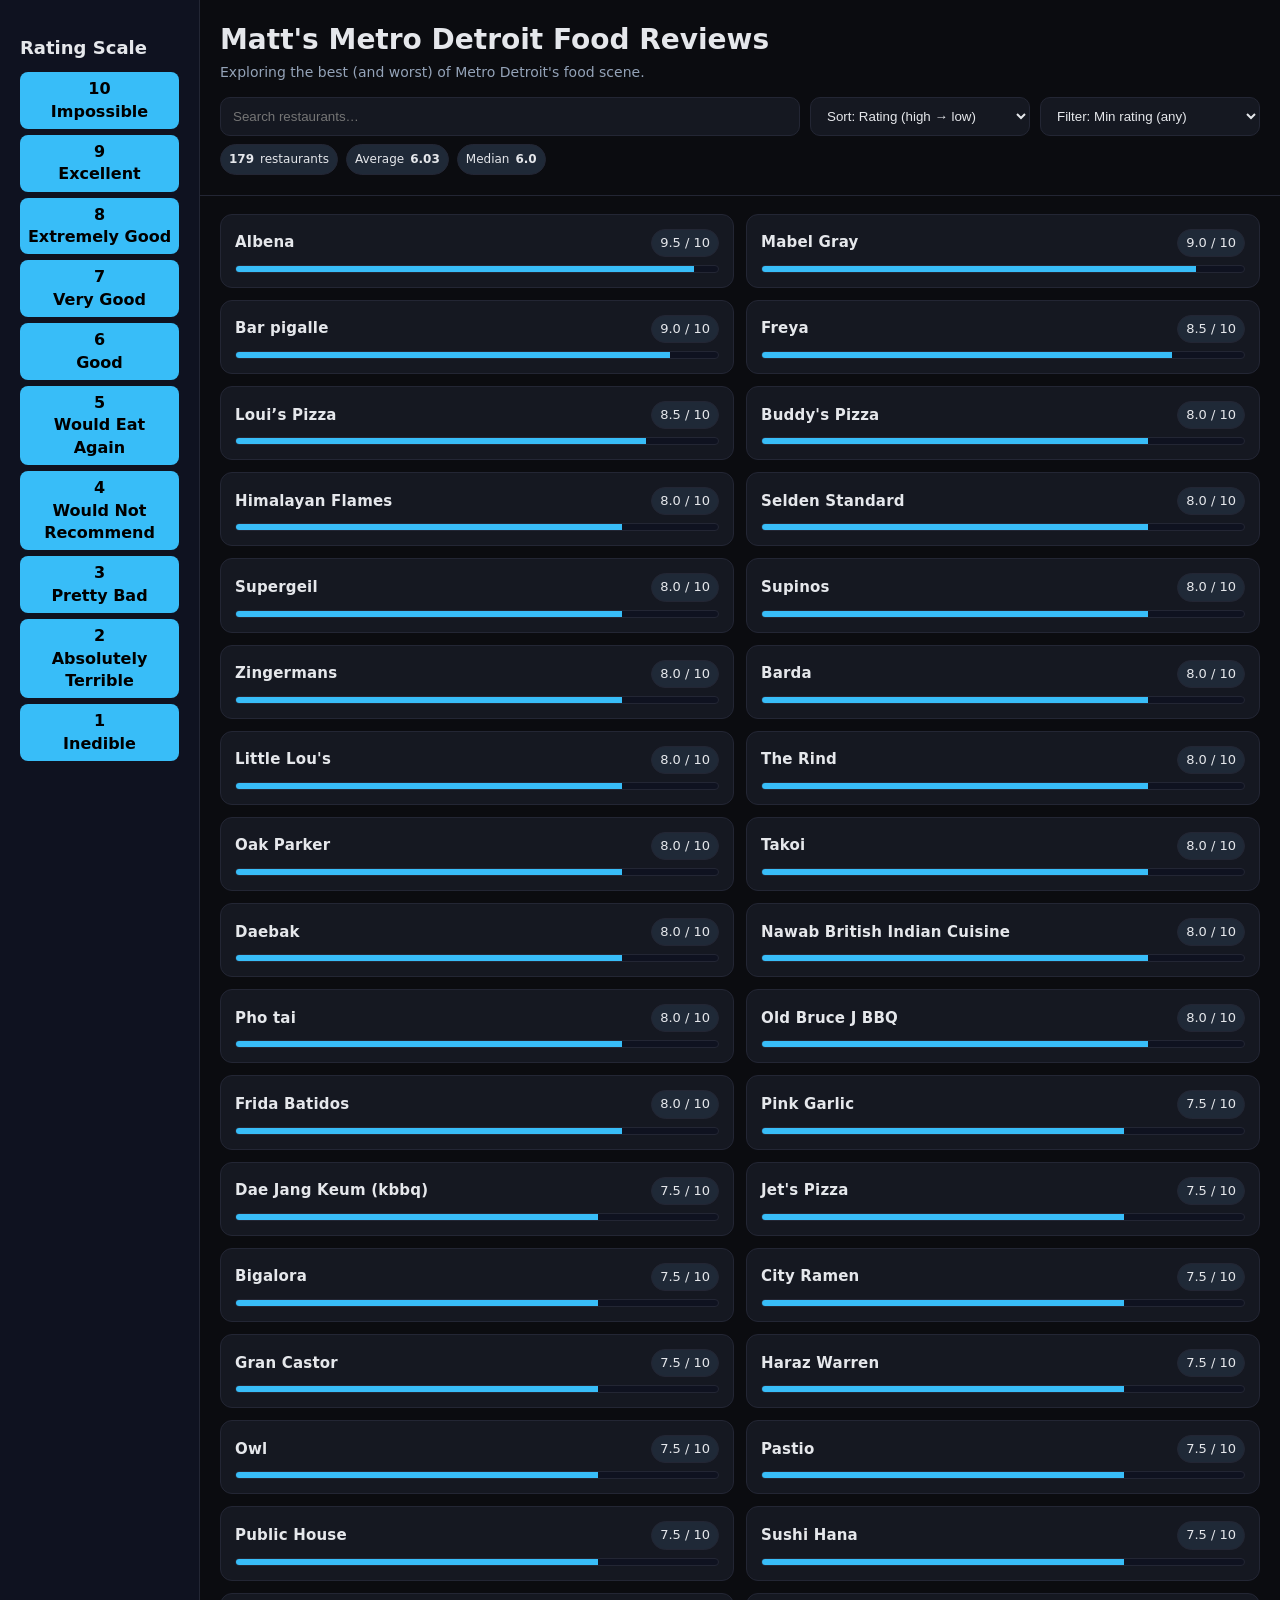
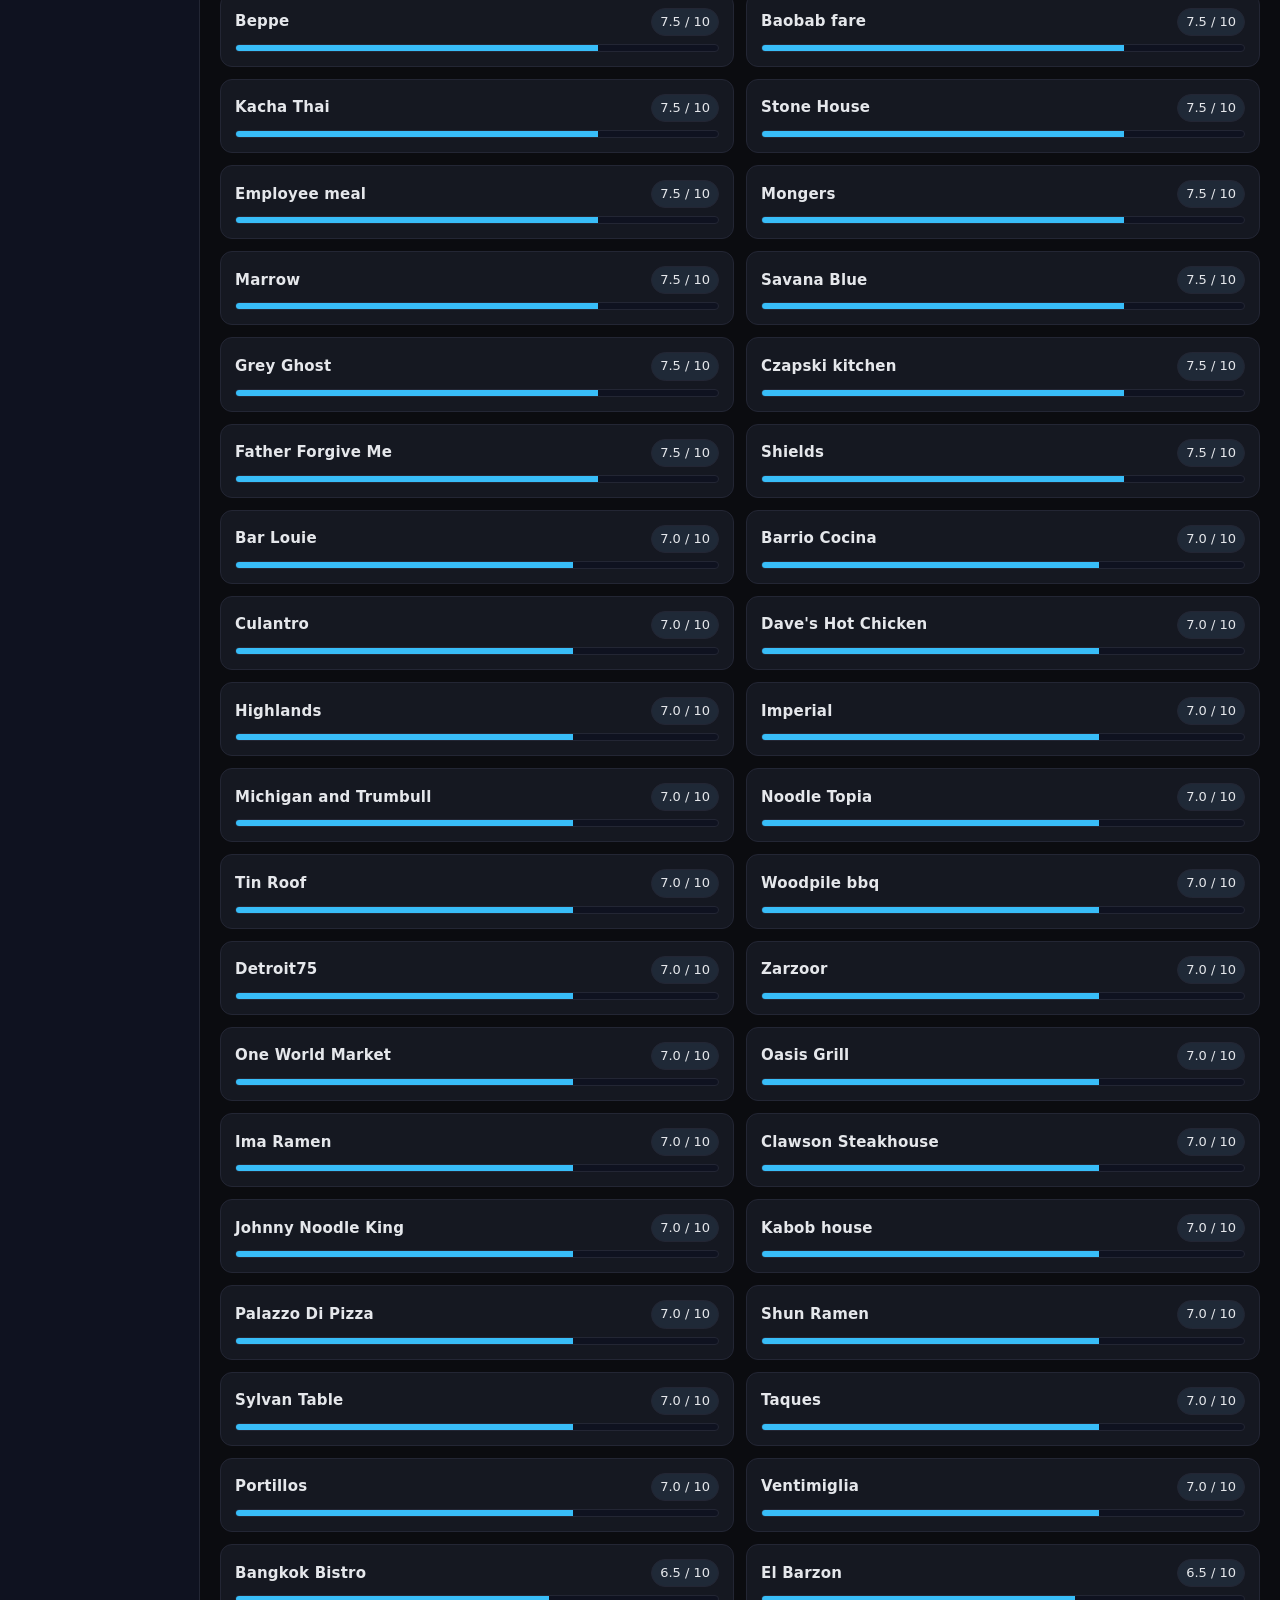
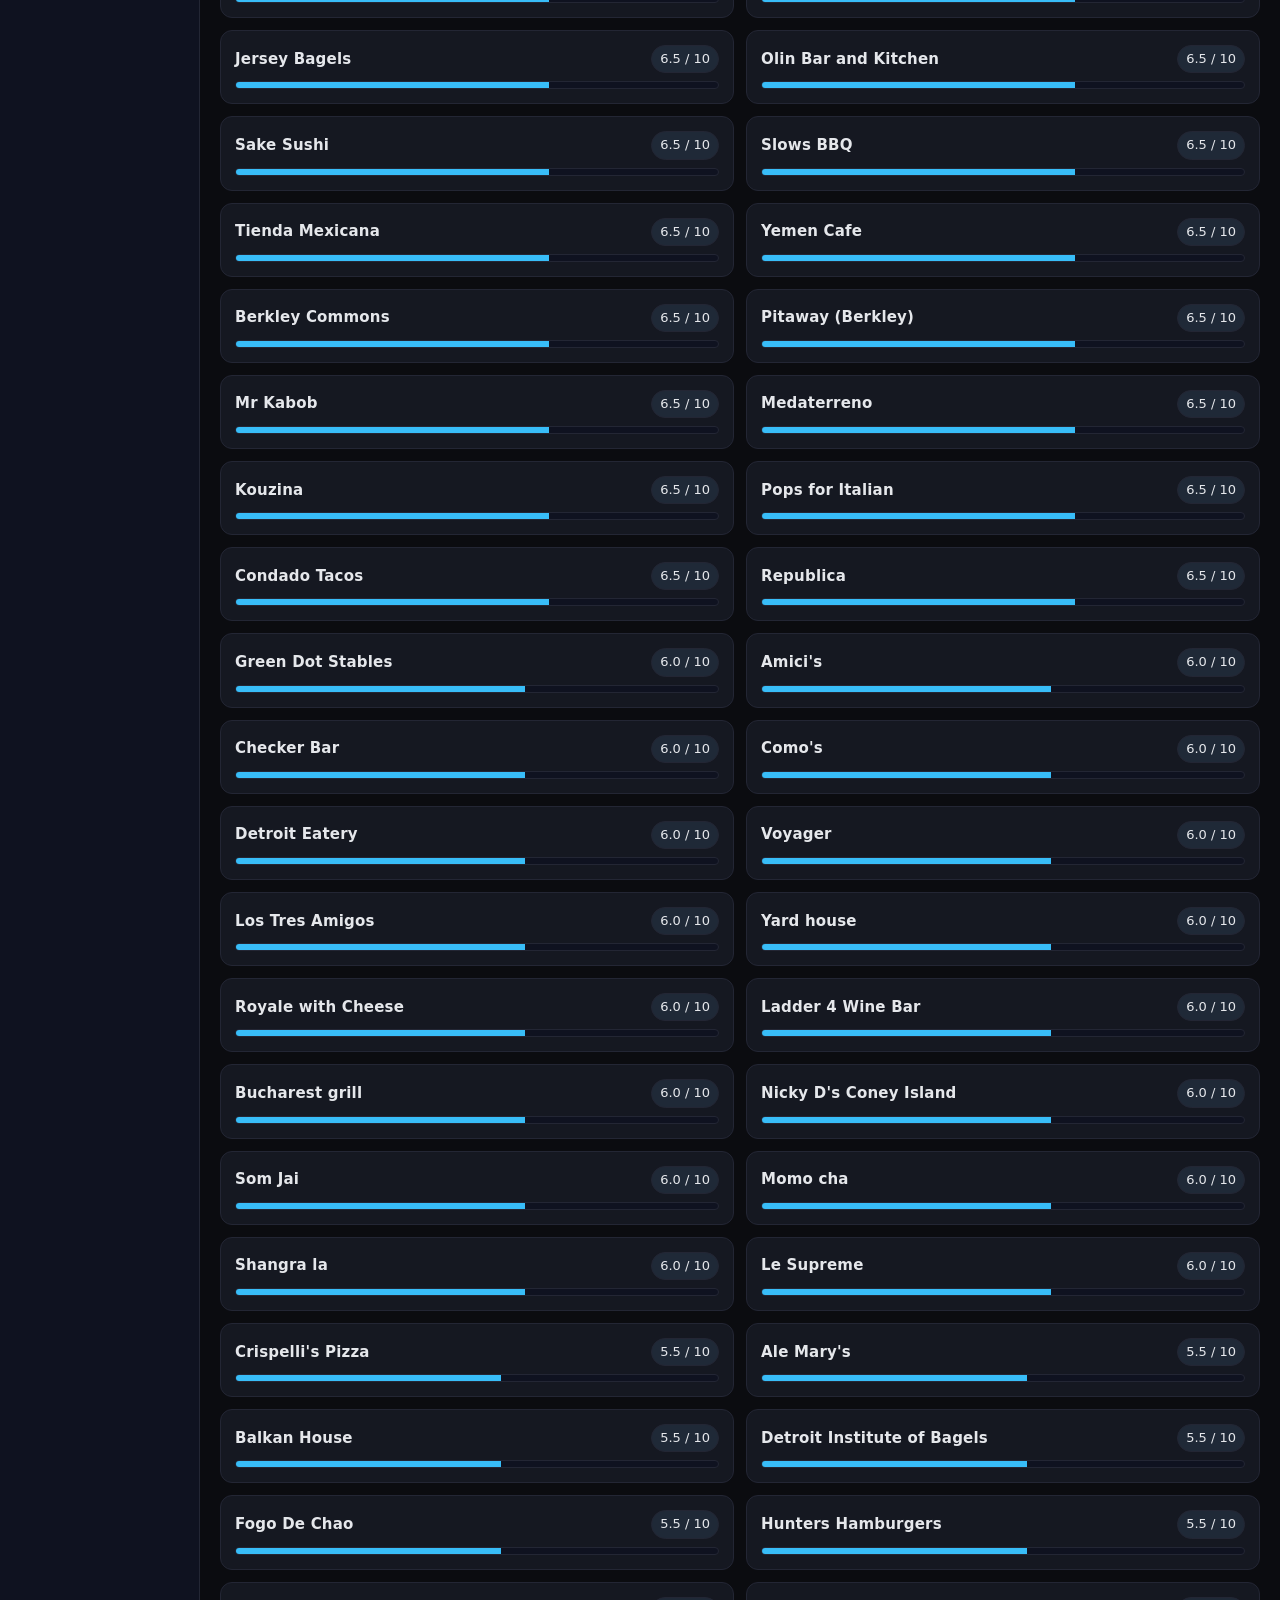
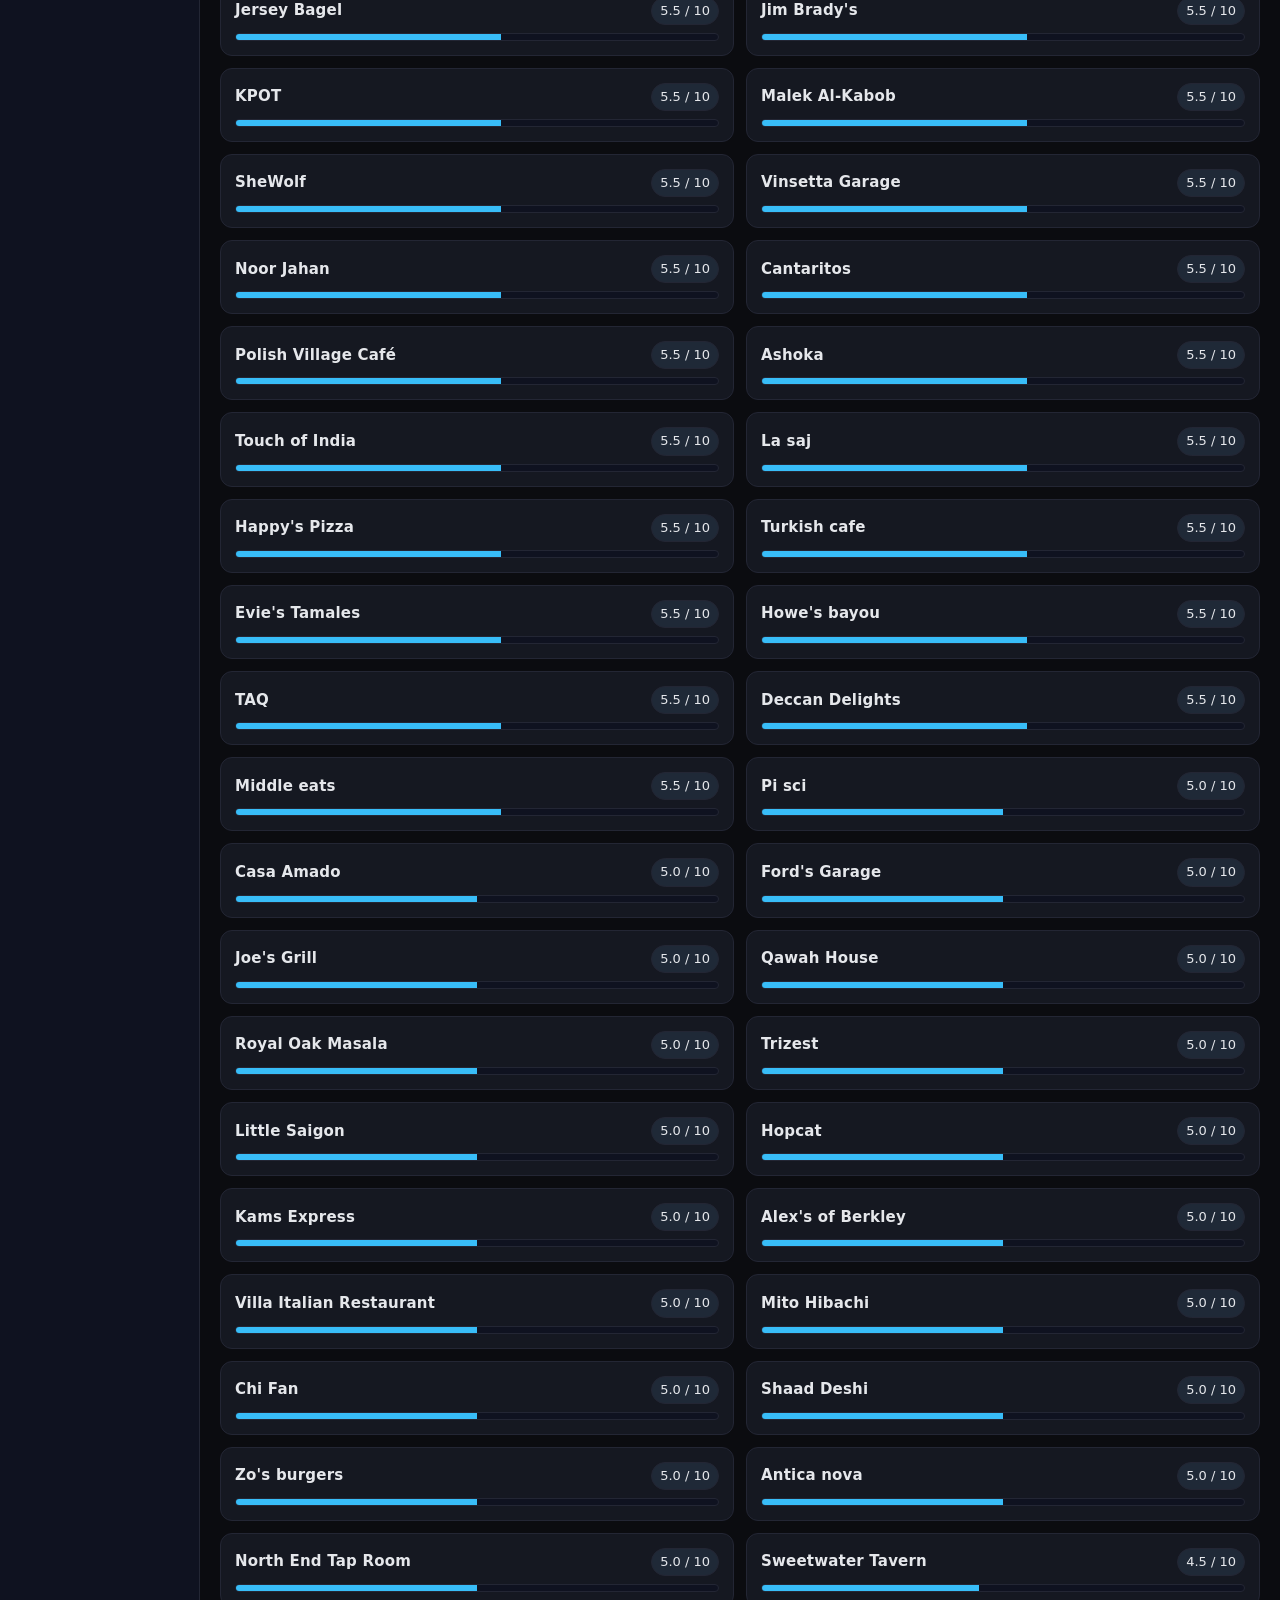
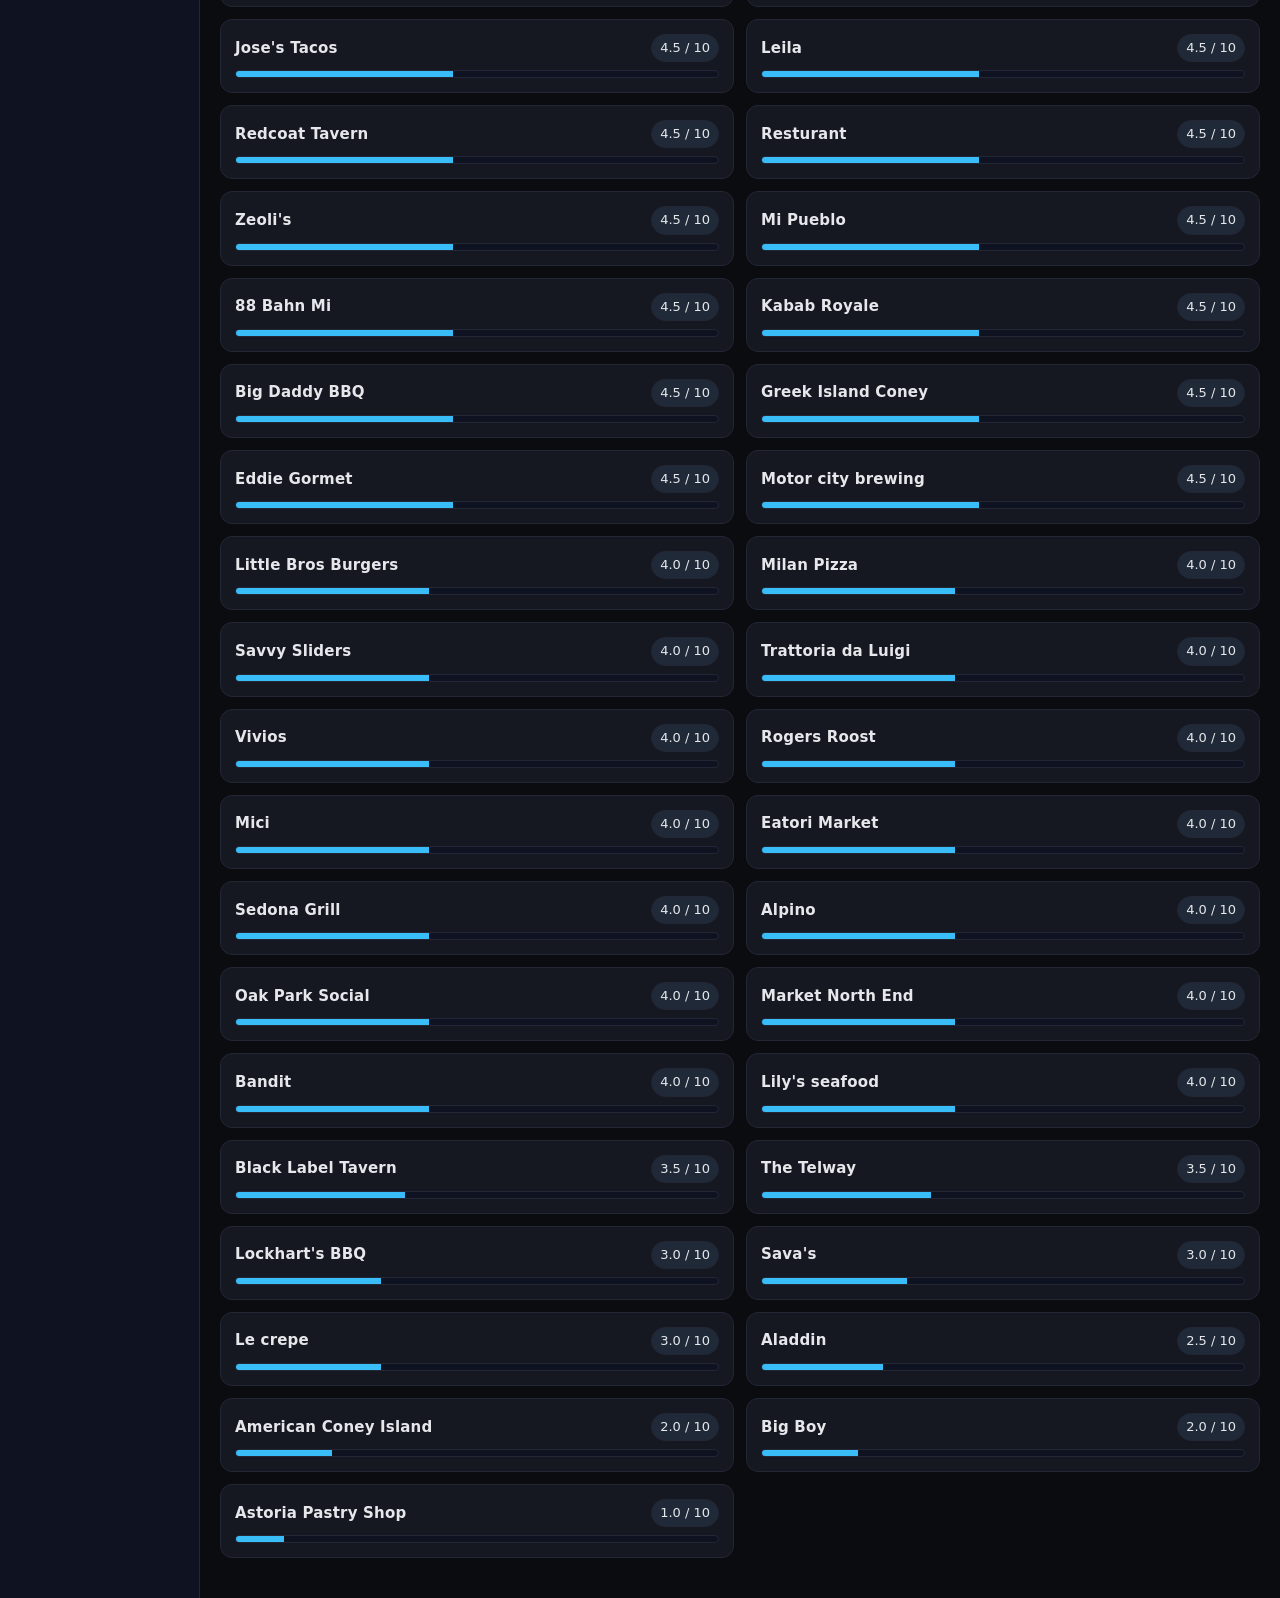
==== metro_detroit_food_reviews.html @ 927633ed "added metro_detroit_food_reviews" ====
<!doctype html>
<html lang="en">
<head>
  <meta charset="utf-8" />
  <meta name="viewport" content="width=device-width, initial-scale=1" />
  <title>Matt's Metro Detroit Food Reviews</title>
  <style>
    :root {
      --bg: #0b0c10;
      --card: #151821;
      --text: #e5e7eb;
      --muted: #94a3b8;
      --accent: #38bdf8;
      --scale-color: #38bdf8;
      --chip: #1f2937;
      --border: #232634;
      --panel: #0f1220;
    }
    * { box-sizing: border-box; }
    body {
      margin: 0; background: var(--bg); color: var(--text);
      font-family: ui-sans-serif, system-ui, -apple-system, Segoe UI, Roboto, Helvetica, Arial;
      line-height: 1.4;
      display: flex;
      flex-direction: row;
      min-height: 100vh;
    }
    aside {
      background: var(--panel);
      border-right: 1px solid var(--border);
      padding: 20px;
      width: 200px;
      flex-shrink: 0;
    }
    aside h2 {
      font-size: 18px;
      margin-bottom: 12px;
    }
    .scale-vertical {
      display: flex;
      flex-direction: column;
      gap: 6px;
    }
    .tile {
      background: var(--scale-color);
      color: black;
      border-radius: 8px;
      padding: 6px;
      text-align: center;
      font-weight: 600;
    }
    .tile .num { display: block; font-size: 16px; }
    main {
      flex: 1;
      display: flex;
      flex-direction: column;
    }
    header {
      padding: 20px; border-bottom: 1px solid var(--border);
    }
    h1 { margin: 0 0 4px; font-size: 28px; }
    .sub { color: var(--muted); font-size: 14px; }
    .controls {
      display: grid; gap: 10px; grid-template-columns: 1fr;
      margin: 14px 0 0;
    }
    @media (min-width: 700px) { .controls { grid-template-columns: 1fr 220px 220px; } }
    .input, .select {
      background: var(--card); color: var(--text); border: 1px solid var(--border);
      padding: 10px 12px; border-radius: 10px; outline: none; width: 100%;
    }
    .stats {
      margin-top: 8px; display: flex; gap: 8px;
    }
    .pill { display:inline-flex; gap:6px; align-items:center; border:1px solid var(--border); background:var(--chip);
      padding:6px 8px; border-radius:999px; font-size: 12px; }
    .grid { display: grid; grid-template-columns: 1fr; gap: 12px; margin: 18px 0 40px; padding: 0 20px; }
    @media (min-width: 700px) { .grid { grid-template-columns: 1fr 1fr; } }
    .card {
      background: var(--card); border: 1px solid var(--border); border-radius: 12px;
      padding: 14px; transition: transform .12s ease, border-color .12s ease;
    }
    .card:hover { transform: translateY(-1px); border-color: #2a2f3f; }
    .row { display: flex; align-items: center; gap: 12px; }
    .name { font-weight: 600; font-size: 15px; letter-spacing: .2px; }
    .score {
      margin-left: auto; background: var(--chip); border: 1px solid var(--border);
      padding: 4px 8px; border-radius: 999px; font-variant-numeric: tabular-nums;
      font-size: 13px;
    }
    .barWrap { margin-top: 8px; height: 8px; background: #0f1220; border: 1px solid var(--border);
      border-radius: 999px; overflow: hidden; }
    .bar { height: 100%; width: 0%; background: var(--scale-color); }
  </style>
</head>
<body>
  <aside>
    <h2>Rating Scale</h2>
    <div class="scale-vertical">
      <div class="tile"><span class="num">10</span>Impossible</div>
      <div class="tile"><span class="num">9</span>Excellent</div>
      <div class="tile"><span class="num">8</span>Extremely Good</div>
      <div class="tile"><span class="num">7</span>Very Good</div>
      <div class="tile"><span class="num">6</span>Good</div>
      <div class="tile"><span class="num">5</span>Would Eat Again</div>
      <div class="tile"><span class="num">4</span>Would Not Recommend</div>
      <div class="tile"><span class="num">3</span>Pretty Bad</div>
      <div class="tile"><span class="num">2</span>Absolutely Terrible</div>
      <div class="tile"><span class="num">1</span>Inedible</div>
    </div>
  </aside>
  <main>
    <header>
      <h1>Matt's Metro Detroit Food Reviews</h1>
      <div class="sub">Exploring the best (and worst) of Metro Detroit's food scene.</div>
      <div class="controls">
        <input id="search" class="input" placeholder="Search restaurants…" spellcheck="false" />
        <select id="sort" class="select">
          <option value="score_desc">Sort: Rating (high → low)</option>
          <option value="score_asc">Sort: Rating (low → high)</option>
          <option value="name_asc">Sort: Name (A → Z)</option>
          <option value="name_desc">Sort: Name (Z → A)</option>
        </select>
        <select id="min" class="select">
          <option value="0">Filter: Min rating (any)</option>
          <option value="6">Min 6.0</option>
          <option value="7">Min 7.0</option>
          <option value="8">Min 8.0</option>
          <option value="9">Min 9.0</option>
        </select>
      </div>
      <div class="stats">
        <span class="pill"><b id="count">0</b> restaurants</span>
        <span class="pill"><span>Average</span> <b id="avg">–</b></span>
        <span class="pill"><span>Median</span> <b id="med">–</b></span>
      </div>
    </header>
    <div id="grid" class="grid"></div>
  </main>
  <script>
    const DATA = [{"name": "Albena", "score": 9.5}, {"name": "Mabel Gray", "score": 9.0}, {"name": "Bar pigalle", "score": 9.0}, {"name": "Freya", "score": 8.5}, {"name": "Loui\u2019s Pizza", "score": 8.5}, {"name": "Buddy's Pizza", "score": 8.0}, {"name": "Himalayan Flames", "score": 8.0}, {"name": "Selden Standard", "score": 8.0}, {"name": "Supergeil", "score": 8.0}, {"name": "Supinos", "score": 8.0}, {"name": "Zingermans", "score": 8.0}, {"name": "Barda", "score": 8.0}, {"name": "Little Lou's", "score": 8.0}, {"name": "The Rind", "score": 8.0}, {"name": "Oak Parker", "score": 8.0}, {"name": "Takoi", "score": 8.0}, {"name": "Daebak", "score": 8.0}, {"name": "Nawab British Indian Cuisine", "score": 8.0}, {"name": "Pho tai", "score": 8.0}, {"name": "Old Bruce J BBQ", "score": 8.0}, {"name": "Frida Batidos", "score": 8.0}, {"name": "Pink Garlic", "score": 7.5}, {"name": "Dae Jang Keum (kbbq)", "score": 7.5}, {"name": "Jet's Pizza", "score": 7.5}, {"name": "Bigalora", "score": 7.5}, {"name": "City Ramen", "score": 7.5}, {"name": "Gran Castor", "score": 7.5}, {"name": "Haraz Warren", "score": 7.5}, {"name": "Owl", "score": 7.5}, {"name": "Pastio", "score": 7.5}, {"name": "Public House", "score": 7.5}, {"name": "Sushi Hana", "score": 7.5}, {"name": "Beppe", "score": 7.5}, {"name": "Baobab fare", "score": 7.5}, {"name": "Kacha Thai", "score": 7.5}, {"name": "Stone House", "score": 7.5}, {"name": "Employee meal", "score": 7.5}, {"name": "Mongers", "score": 7.5}, {"name": "Marrow", "score": 7.5}, {"name": "Savana Blue", "score": 7.5}, {"name": "Grey Ghost", "score": 7.5}, {"name": "Czapski kitchen", "score": 7.5}, {"name": "Father Forgive Me", "score": 7.5}, {"name": "Shields", "score": 7.5}, {"name": "Bar Louie", "score": 7.0}, {"name": "Barrio Cocina", "score": 7.0}, {"name": "Culantro", "score": 7.0}, {"name": "Dave's Hot Chicken", "score": 7.0}, {"name": "Highlands", "score": 7.0}, {"name": "Imperial", "score": 7.0}, {"name": "Michigan and Trumbull", "score": 7.0}, {"name": "Noodle Topia", "score": 7.0}, {"name": "Tin Roof", "score": 7.0}, {"name": "Woodpile bbq", "score": 7.0}, {"name": "Detroit75", "score": 7.0}, {"name": "Zarzoor", "score": 7.0}, {"name": "One World Market", "score": 7.0}, {"name": "Oasis Grill", "score": 7.0}, {"name": "Ima Ramen", "score": 7.0}, {"name": "Clawson Steakhouse", "score": 7.0}, {"name": "Johnny Noodle King", "score": 7.0}, {"name": "Kabob house", "score": 7.0}, {"name": "Palazzo Di Pizza", "score": 7.0}, {"name": "Shun Ramen", "score": 7.0}, {"name": "Sylvan Table", "score": 7.0}, {"name": "Taques", "score": 7.0}, {"name": "Portillos", "score": 7.0}, {"name": "Ventimiglia", "score": 7.0}, {"name": "Bangkok Bistro", "score": 6.5}, {"name": "El Barzon", "score": 6.5}, {"name": "Jersey Bagels", "score": 6.5}, {"name": "Olin Bar and Kitchen", "score": 6.5}, {"name": "Sake Sushi", "score": 6.5}, {"name": "Slows BBQ", "score": 6.5}, {"name": "Tienda Mexicana", "score": 6.5}, {"name": "Yemen Cafe", "score": 6.5}, {"name": "Berkley Commons", "score": 6.5}, {"name": "Pitaway (Berkley)", "score": 6.5}, {"name": "Mr Kabob", "score": 6.5}, {"name": "Medaterreno", "score": 6.5}, {"name": "Kouzina", "score": 6.5}, {"name": "Pops for Italian", "score": 6.5}, {"name": "Condado Tacos", "score": 6.5}, {"name": "Republica", "score": 6.5}, {"name": "Green Dot Stables", "score": 6.0}, {"name": "Amici's", "score": 6.0}, {"name": "Checker Bar", "score": 6.0}, {"name": "Como's", "score": 6.0}, {"name": "Detroit Eatery", "score": 6.0}, {"name": "Voyager", "score": 6.0}, {"name": "Los Tres Amigos", "score": 6.0}, {"name": "Yard house", "score": 6.0}, {"name": "Royale with Cheese", "score": 6.0}, {"name": "Ladder 4 Wine Bar", "score": 6.0}, {"name": "Bucharest grill", "score": 6.0}, {"name": "Nicky D's Coney Island", "score": 6.0}, {"name": "Som Jai", "score": 6.0}, {"name": "Momo cha", "score": 6.0}, {"name": "Shangra la", "score": 6.0}, {"name": "Le Supreme", "score": 6.0}, {"name": "Crispelli's Pizza", "score": 5.5}, {"name": "Ale Mary's", "score": 5.5}, {"name": "Balkan House", "score": 5.5}, {"name": "Detroit Institute of Bagels", "score": 5.5}, {"name": "Fogo De Chao", "score": 5.5}, {"name": "Hunters Hamburgers", "score": 5.5}, {"name": "Jersey Bagel", "score": 5.5}, {"name": "Jim Brady's", "score": 5.5}, {"name": "KPOT", "score": 5.5}, {"name": "Malek Al-Kabob", "score": 5.5}, {"name": "SheWolf", "score": 5.5}, {"name": "Vinsetta Garage", "score": 5.5}, {"name": "Noor Jahan", "score": 5.5}, {"name": "Cantaritos", "score": 5.5}, {"name": "Polish Village Caf\u00e9", "score": 5.5}, {"name": "Ashoka", "score": 5.5}, {"name": "Touch of India", "score": 5.5}, {"name": "La saj", "score": 5.5}, {"name": "Happy's Pizza", "score": 5.5}, {"name": "Turkish cafe", "score": 5.5}, {"name": "Evie's Tamales", "score": 5.5}, {"name": "Howe's bayou", "score": 5.5}, {"name": "TAQ", "score": 5.5}, {"name": "Deccan Delights", "score": 5.5}, {"name": "Middle eats", "score": 5.5}, {"name": "Pi sci", "score": 5.0}, {"name": "Casa Amado", "score": 5.0}, {"name": "Ford's Garage", "score": 5.0}, {"name": "Joe's Grill", "score": 5.0}, {"name": "Qawah House", "score": 5.0}, {"name": "Royal Oak Masala", "score": 5.0}, {"name": "Trizest", "score": 5.0}, {"name": "Little Saigon", "score": 5.0}, {"name": "Hopcat", "score": 5.0}, {"name": "Kams Express", "score": 5.0}, {"name": "Alex's of Berkley", "score": 5.0}, {"name": "Villa Italian Restaurant", "score": 5.0}, {"name": "Mito Hibachi", "score": 5.0}, {"name": "Chi Fan", "score": 5.0}, {"name": "Shaad Deshi", "score": 5.0}, {"name": "Zo's burgers", "score": 5.0}, {"name": "Antica nova", "score": 5.0}, {"name": "North End Tap Room", "score": 5.0}, {"name": "Sweetwater Tavern", "score": 4.5}, {"name": "Jose's Tacos", "score": 4.5}, {"name": "Leila", "score": 4.5}, {"name": "Redcoat Tavern", "score": 4.5}, {"name": "Resturant", "score": 4.5}, {"name": "Zeoli's", "score": 4.5}, {"name": "Mi Pueblo", "score": 4.5}, {"name": "88 Bahn Mi", "score": 4.5}, {"name": "Kabab Royale", "score": 4.5}, {"name": "Big Daddy BBQ", "score": 4.5}, {"name": "Greek Island Coney", "score": 4.5}, {"name": "Eddie Gormet", "score": 4.5}, {"name": "Motor city brewing", "score": 4.5}, {"name": "Little Bros Burgers", "score": 4.0}, {"name": "Milan Pizza", "score": 4.0}, {"name": "Savvy Sliders", "score": 4.0}, {"name": "Trattoria da Luigi", "score": 4.0}, {"name": "Vivios", "score": 4.0}, {"name": "Rogers Roost", "score": 4.0}, {"name": "Mici", "score": 4.0}, {"name": "Eatori Market", "score": 4.0}, {"name": "Sedona Grill", "score": 4.0}, {"name": "Alpino", "score": 4.0}, {"name": "Oak Park Social", "score": 4.0}, {"name": "Market North End", "score": 4.0}, {"name": "Bandit", "score": 4.0}, {"name": "Lily's seafood", "score": 4.0}, {"name": "Black Label Tavern", "score": 3.5}, {"name": "The Telway", "score": 3.5}, {"name": "Lockhart's BBQ", "score": 3.0}, {"name": "Sava's", "score": 3.0}, {"name": "Le crepe", "score": 3.0}, {"name": "Aladdin", "score": 2.5}, {"name": "American Coney Island", "score": 2.0}, {"name": "Big Boy", "score": 2.0}, {"name": "Astoria Pastry Shop", "score": 1.0}];
    let items = [...DATA];
    const $grid = document.getElementById('grid');
    const $search = document.getElementById('search');
    const $sort = document.getElementById('sort');
    const $min = document.getElementById('min');
    const $count = document.getElementById('count');
    const $avg = document.getElementById('avg');
    const $med = document.getElementById('med');
    function render(list) {
      $grid.innerHTML = '';
      for (const r of list) {
        const pct = Math.max(0, Math.min(100, (r.score/10)*100));
        const card = document.createElement('div');
        card.className = 'card';
        card.innerHTML = `
          <div class="row">
            <div class="name">${escapeHTML(r.name)}</div>
            <div class="score">${r.score.toFixed(1)} / 10</div>
          </div>
          <div class="barWrap"><div class="bar" style="width:${pct}%"></div></div>
        `;
        $grid.appendChild(card);
      }
      $count.textContent = list.length.toString();
      if (list.length) {
        const scores = list.map(x => x.score).sort((a,b)=>a-b);
        const avg = scores.reduce((s,v)=>s+v,0)/scores.length;
        const med = scores[Math.floor(scores.length/2)];
        $avg.textContent = avg.toFixed(2);
        $med.textContent = med.toFixed(1);
      } else {
        $avg.textContent = '–';
        $med.textContent = '–';
      }
    }
    function escapeHTML(str) {
      return str.replace(/[&<>'"]/g, c => ({'&':'&amp;','<':'&lt;','>':'&gt;',"'":'&#39;','"':'&quot;'})[c]);
    }
    function applyFilters() {
      const q = $search.value.trim().toLowerCase();
      const min = parseFloat($min.value || '0');
      let list = items.filter(r => r.score >= min && (!q || r.name.toLowerCase().includes(q)));
      const sort = $sort.value;
      if (sort === 'score_desc') list.sort((a,b)=>b.score-a.score);
      if (sort === 'score_asc') list.sort((a,b)=>a.score-b.score);
      if (sort === 'name_asc') list.sort((a,b)=>a.name.localeCompare(b.name));
      if (sort === 'name_desc') list.sort((a,b)=>b.name.localeCompare(a.name));
      render(list);
    }
    applyFilters();
    for (const el of [$search, $sort, $min]) el.addEventListener('input', applyFilters);
  </script>
</body>
</html>
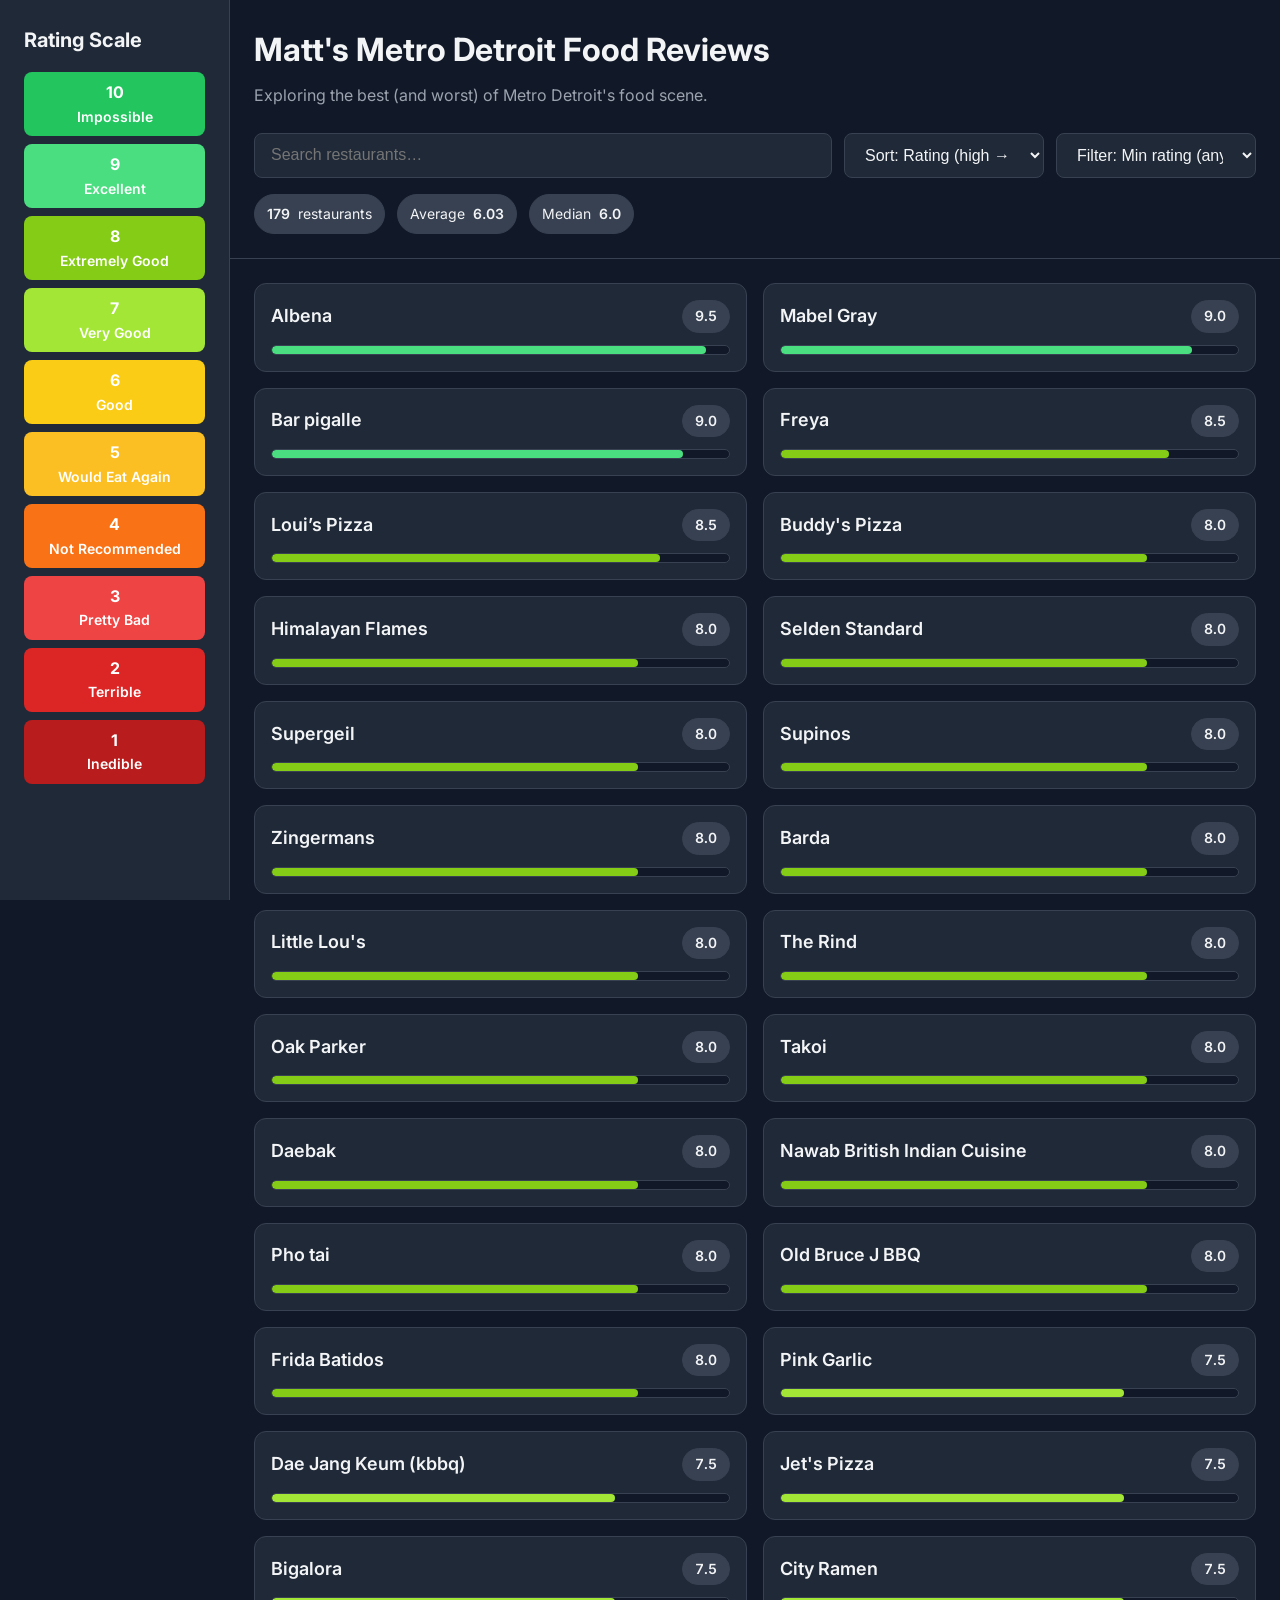
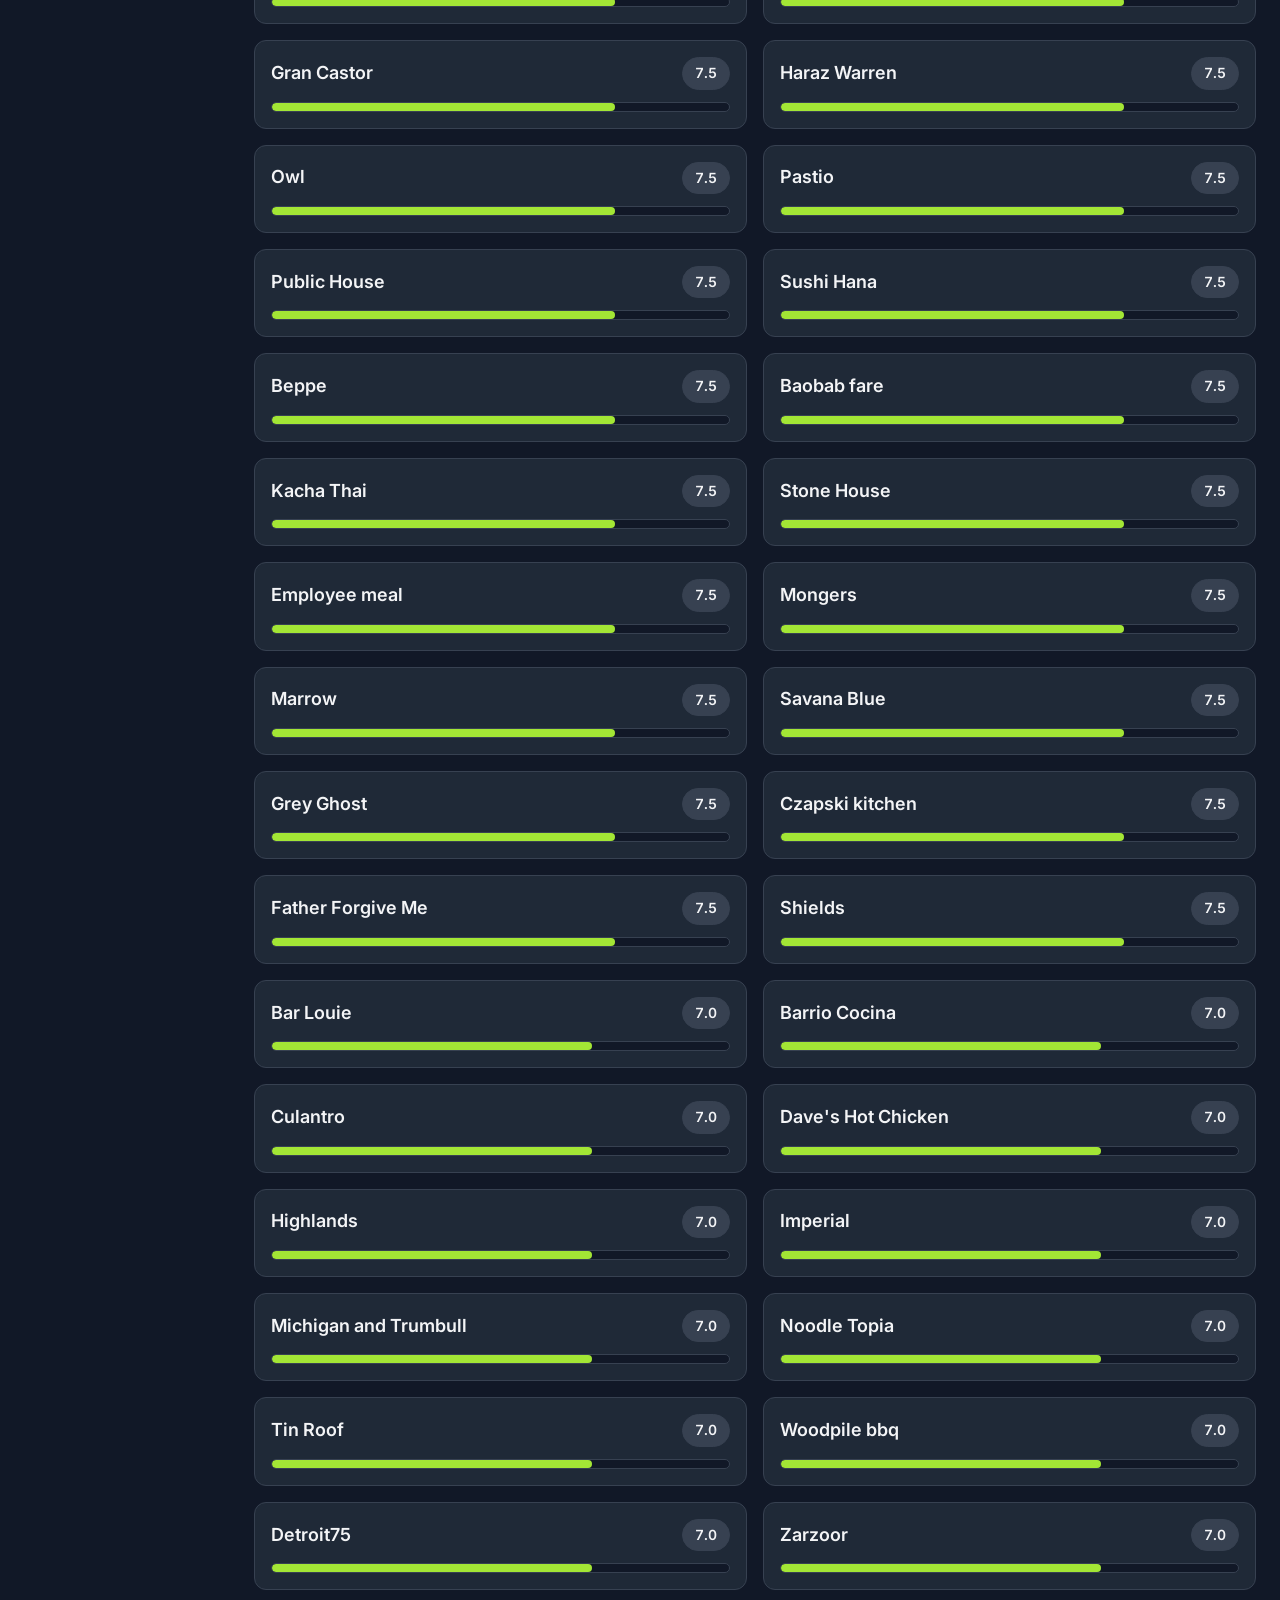
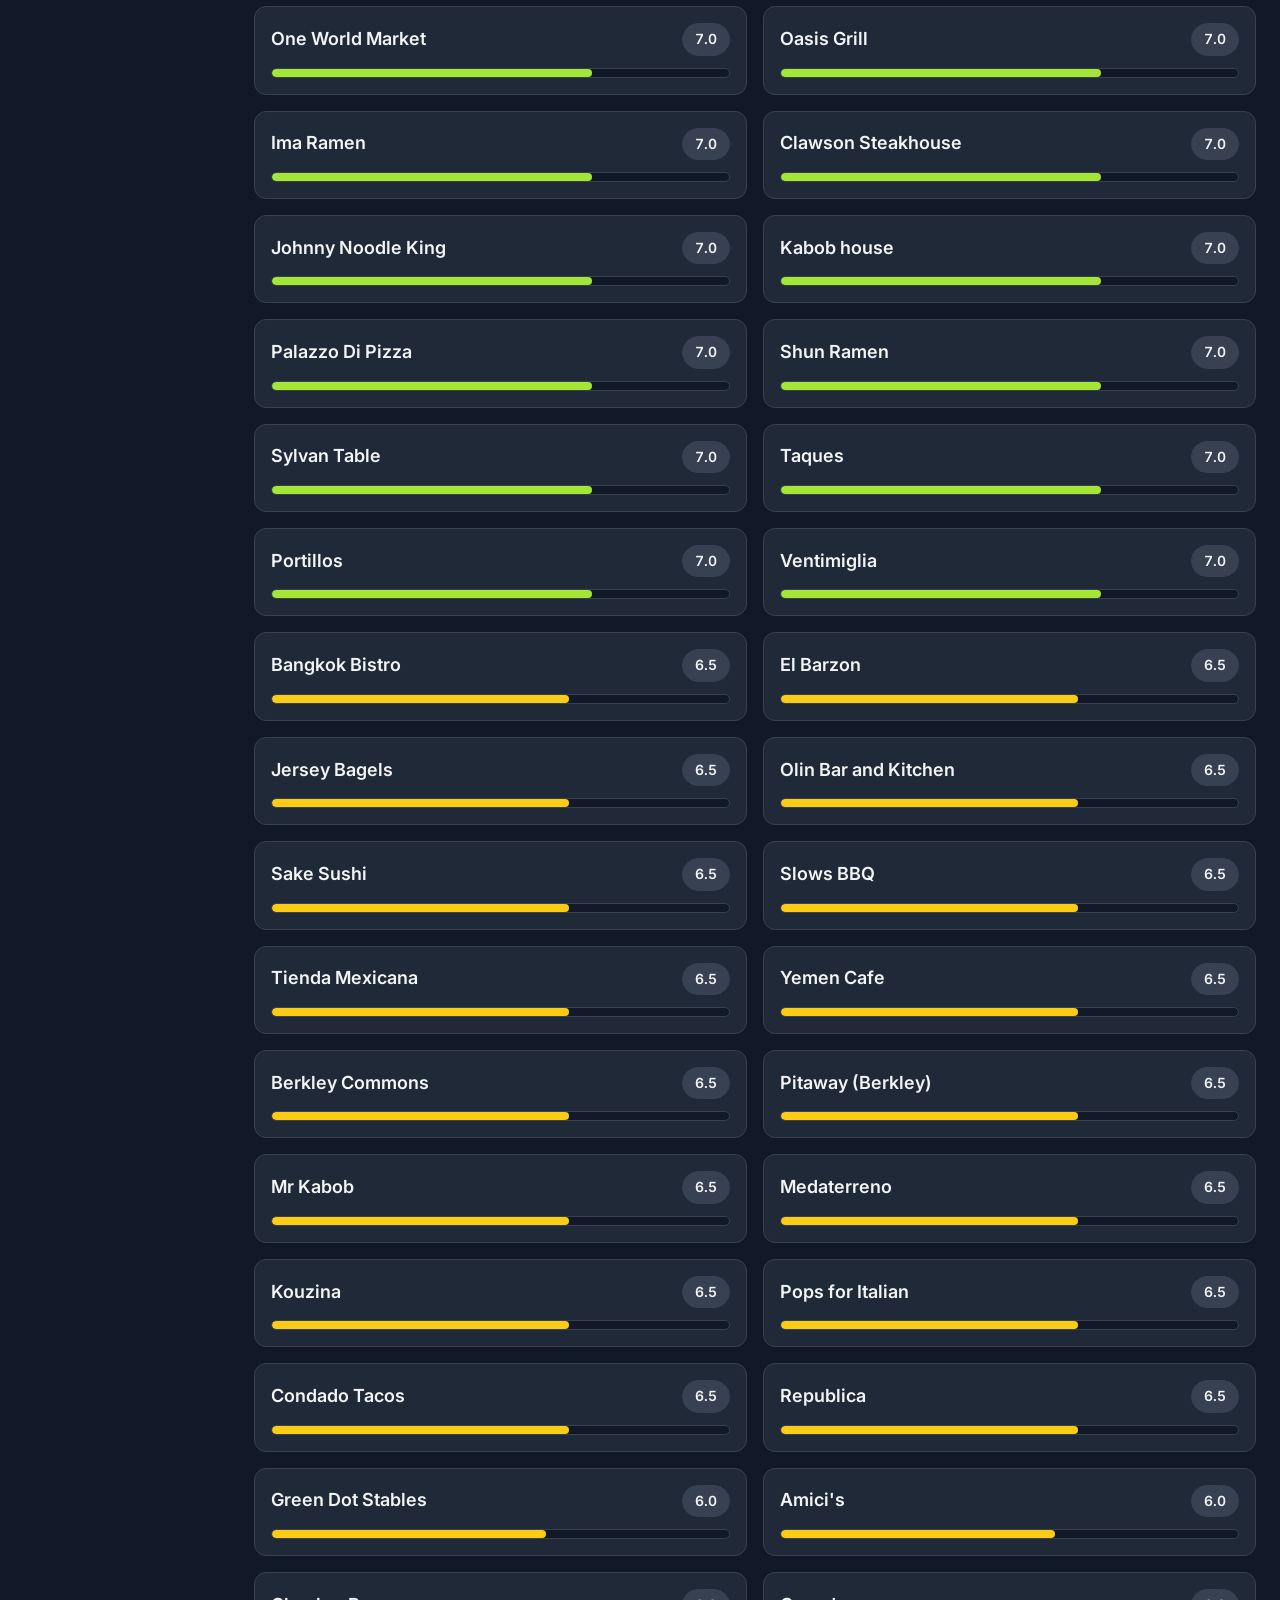
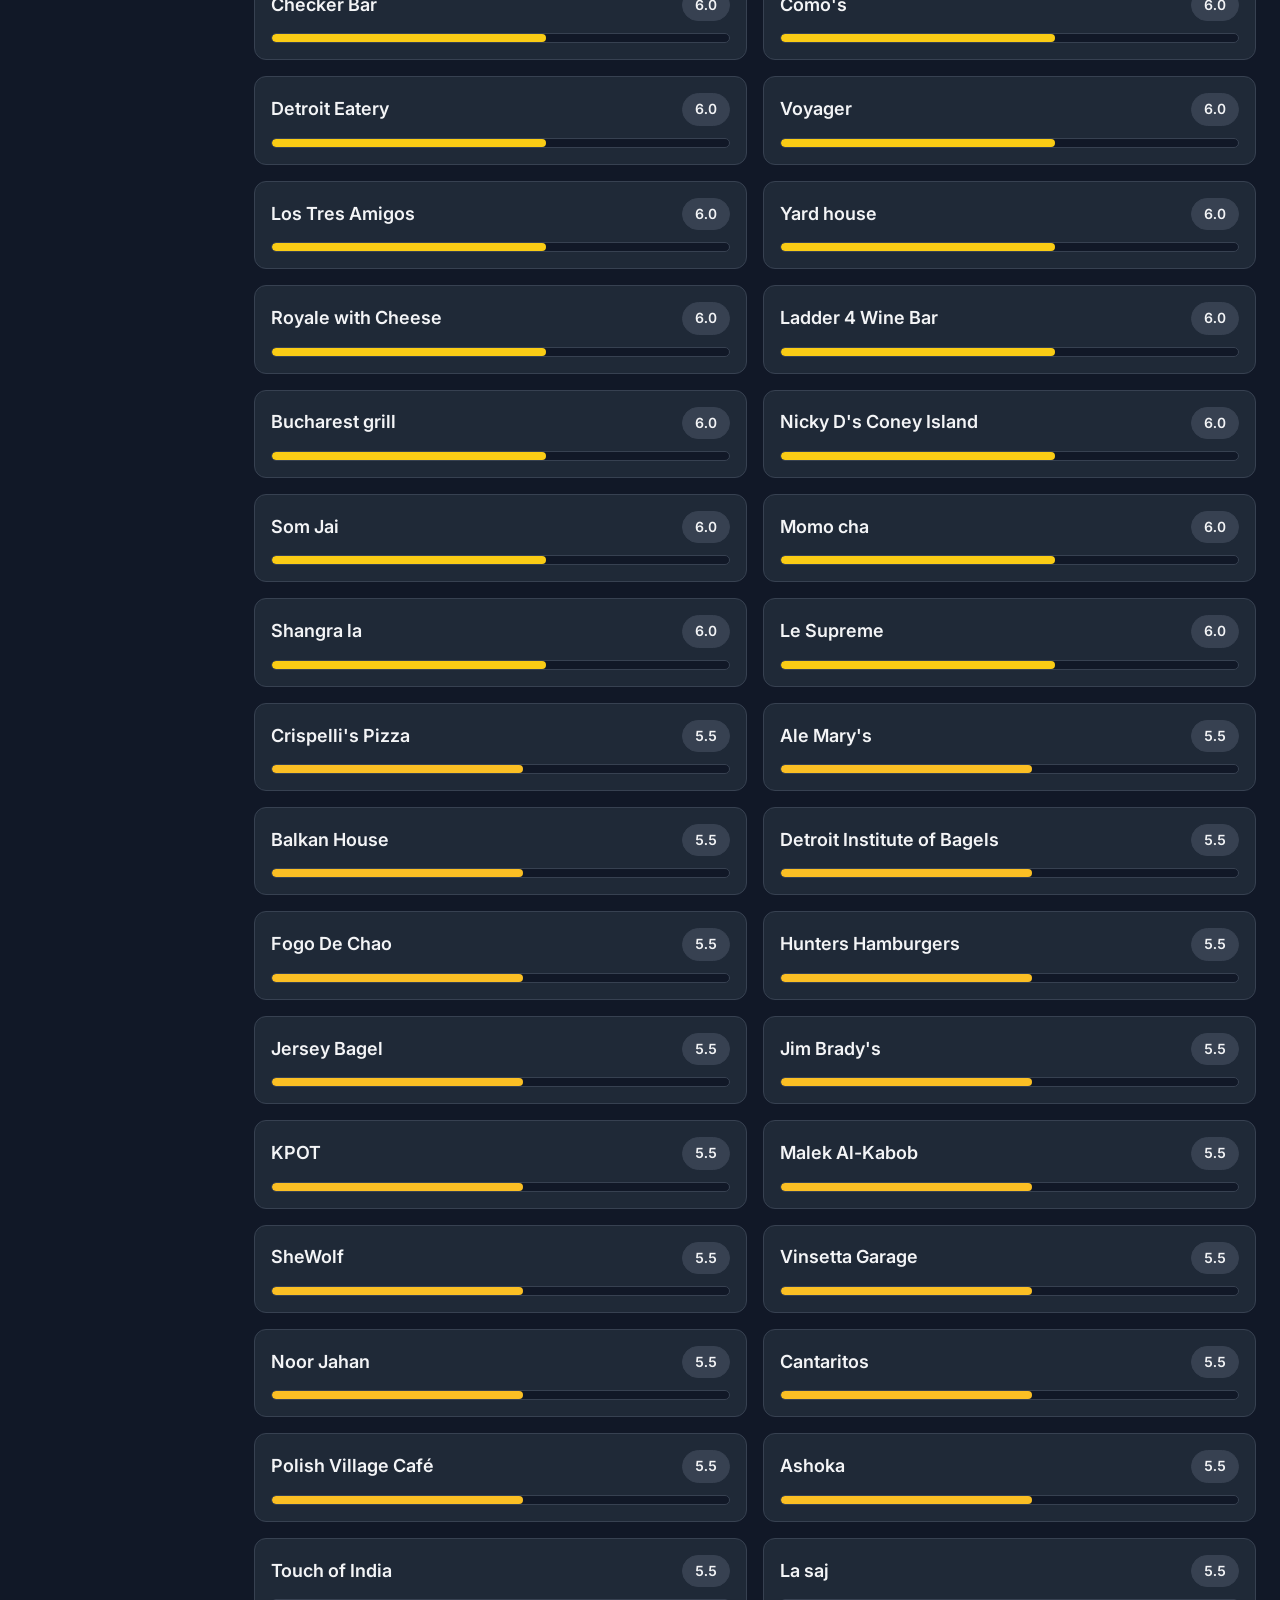
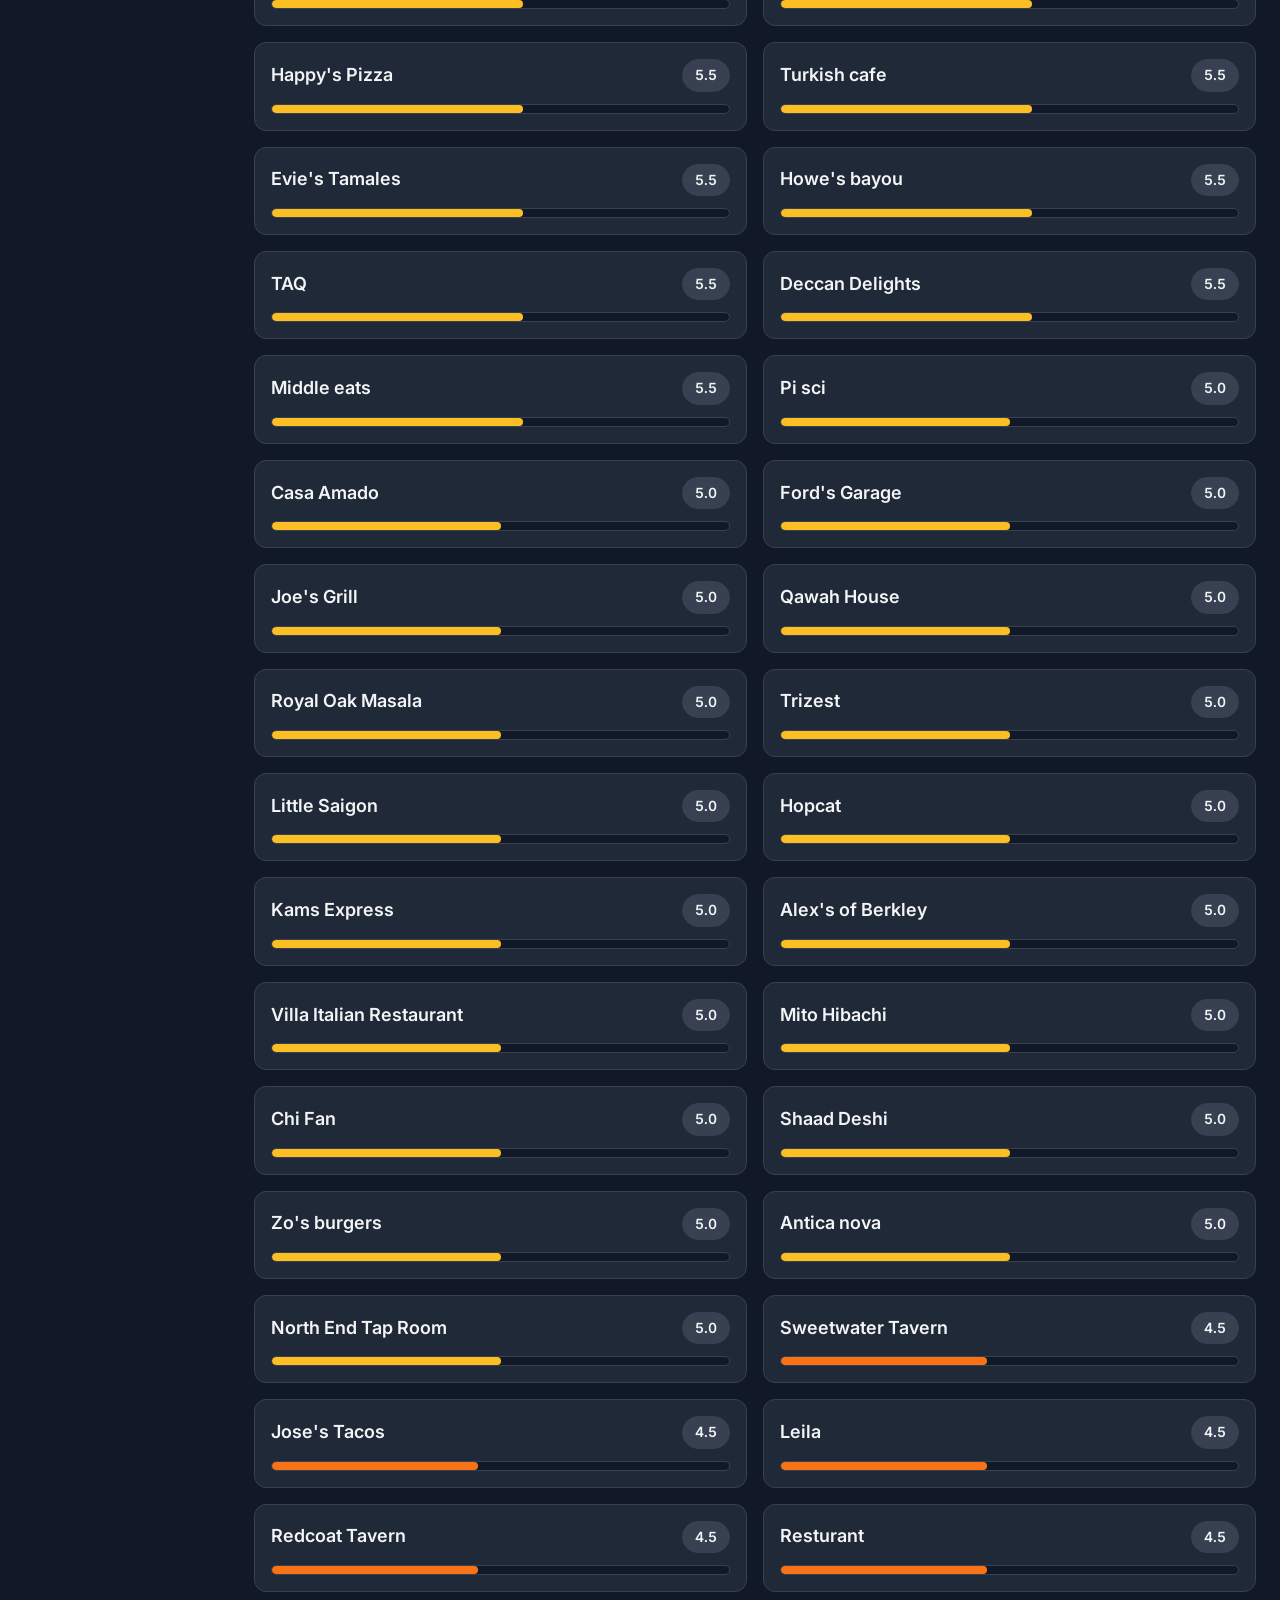
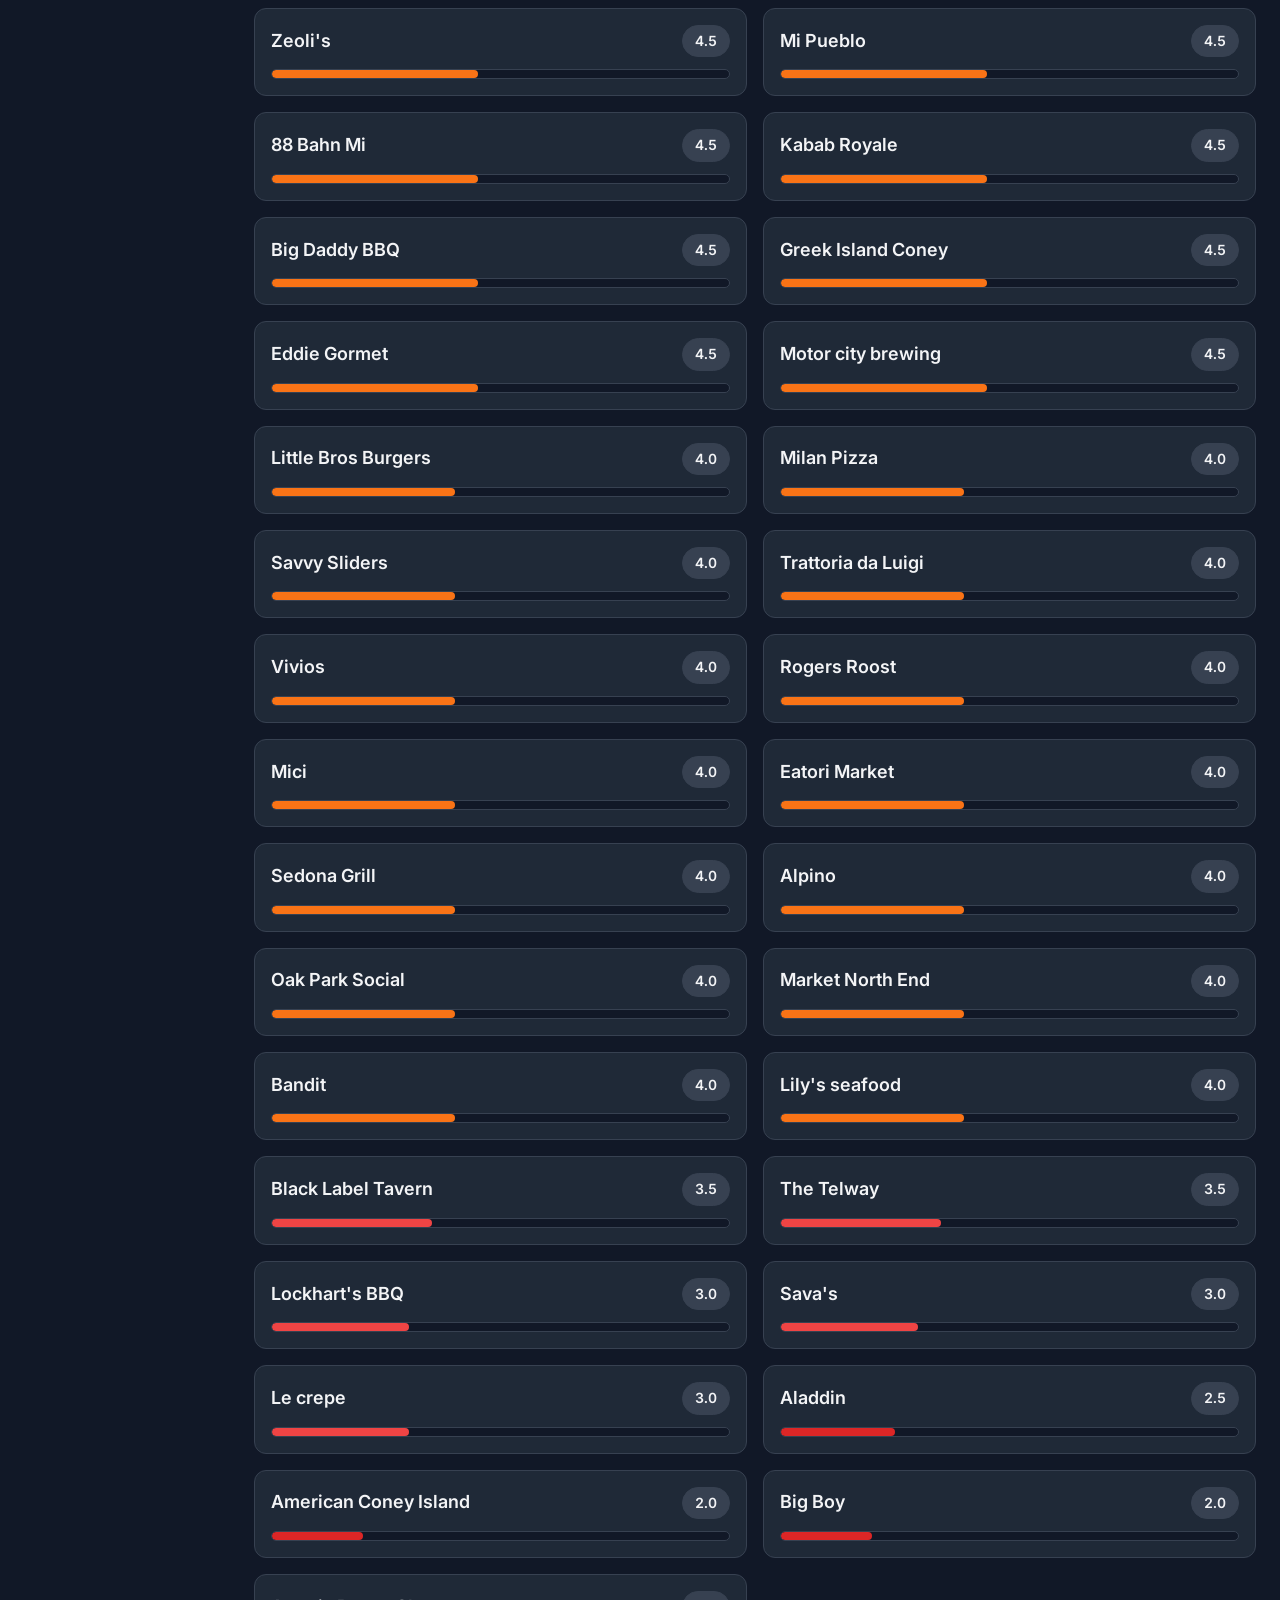
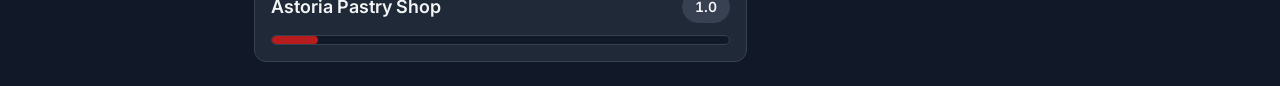
==== commit 666f45dc: "improved readability of metro_detroit_food_reviews" ====
--- a/metro_detroit_food_reviews.html
+++ b/metro_detroit_food_reviews.html
@@ -4,111 +4,280 @@
   <meta charset="utf-8" />
   <meta name="viewport" content="width=device-width, initial-scale=1" />
   <title>Matt's Metro Detroit Food Reviews</title>
+  <!-- Link to Google Fonts for the 'Inter' font -->
+  <link rel="preconnect" href="https://fonts.googleapis.com">
+  <link rel="preconnect" href="https://fonts.gstatic.com" crossorigin>
+  <link href="https://fonts.googleapis.com/css2?family=Inter:wght@400;600;700&display=swap" rel="stylesheet">
   <style>
+    /* * ==============================================
+     * CSS Variables for Theming
+     * ==============================================
+     */
     :root {
-      --bg: #0b0c10;
-      --card: #151821;
-      --text: #e5e7eb;
-      --muted: #94a3b8;
-      --accent: #38bdf8;
-      --scale-color: #38bdf8;
-      --chip: #1f2937;
-      --border: #232634;
-      --panel: #0f1220;
-    }
-    * { box-sizing: border-box; }
+      --bg: #111827; /* Dark blue-gray background */
+      --panel: #1f2937; /* Slightly lighter panel color */
+      --card: #1f2937; /* Card background */
+      --text: #f3f4f6; /* Light gray text for high contrast */
+      --muted: #9ca3af; /* Muted text for subtitles and secondary info */
+      --accent: #3b82f6; /* A vibrant blue for accents and focus states */
+      --border: #374151; /* Subtle border color */
+      --chip: #374151; /* Background for pills/tags */
+    }
+
+    /* * ==============================================
+     * General Body and Layout Styles
+     * ==============================================
+     */
+    * { 
+      box-sizing: border-box; 
+    }
+
     body {
-      margin: 0; background: var(--bg); color: var(--text);
-      font-family: ui-sans-serif, system-ui, -apple-system, Segoe UI, Roboto, Helvetica, Arial;
-      line-height: 1.4;
+      margin: 0;
+      background: var(--bg);
+      color: var(--text);
+      font-family: 'Inter', system-ui, -apple-system, sans-serif;
+      line-height: 1.6;
       display: flex;
-      flex-direction: row;
+      flex-direction: column; /* Mobile-first: stack elements vertically */
       min-height: 100vh;
     }
+
+    /* * ==============================================
+     * Aside (Sidebar) Styles
+     * ==============================================
+     */
     aside {
       background: var(--panel);
-      border-right: 1px solid var(--border);
-      padding: 20px;
-      width: 200px;
-      flex-shrink: 0;
-    }
+      border-bottom: 1px solid var(--border);
+      padding: 1.5rem;
+      width: 100%;
+    }
+
     aside h2 {
-      font-size: 18px;
-      margin-bottom: 12px;
-    }
-    .scale-vertical {
+      font-size: 1.25rem;
+      margin: 0 0 1rem;
+    }
+
+    .scale-container {
+      display: flex;
+      flex-direction: row; /* Horizontal on mobile */
+      gap: 0.5rem;
+      flex-wrap: wrap; /* Allow wrapping on small screens */
+    }
+
+    .tile {
+      color: #ffffff;
+      border-radius: 0.5rem;
+      padding: 0.5rem 0.75rem;
+      text-align: center;
+      font-weight: 600;
+      font-size: 0.875rem;
+    }
+
+    .tile .num {
+      display: block;
+      font-size: 1rem;
+      font-weight: 700;
+    }
+
+    /* * ==============================================
+     * Main Content Styles
+     * ==============================================
+     */
+    main {
       display: flex;
       flex-direction: column;
-      gap: 6px;
-    }
-    .tile {
-      background: var(--scale-color);
-      color: black;
-      border-radius: 8px;
-      padding: 6px;
-      text-align: center;
+      flex: 1;
+    }
+
+    header {
+      padding: 1.5rem;
+      border-bottom: 1px solid var(--border);
+      background: var(--bg);
+    }
+
+    h1 {
+      margin: 0 0 0.5rem;
+      font-size: 2rem;
+      font-weight: 700;
+    }
+
+    .sub {
+      color: var(--muted);
+      font-size: 1rem;
+      max-width: 60ch; /* Improve readability */
+    }
+
+    .controls {
+      display: grid;
+      gap: 0.75rem;
+      grid-template-columns: 1fr; /* Single column on mobile */
+      margin-top: 1.5rem;
+    }
+
+    .input, .select {
+      background: var(--panel);
+      color: var(--text);
+      border: 1px solid var(--border);
+      padding: 0.75rem 1rem;
+      border-radius: 0.5rem;
+      outline: none;
+      width: 100%;
+      font-size: 1rem;
+      transition: border-color 0.2s, box-shadow 0.2s;
+    }
+
+    .input:focus, .select:focus {
+      border-color: var(--accent);
+      box-shadow: 0 0 0 3px rgba(59, 130, 246, 0.4);
+    }
+
+    .stats {
+      margin-top: 1rem;
+      display: flex;
+      gap: 0.75rem;
+      flex-wrap: wrap;
+    }
+
+    .pill {
+      display: inline-flex;
+      gap: 0.5rem;
+      align-items: center;
+      border: 1px solid var(--border);
+      background: var(--chip);
+      padding: 0.5rem 0.75rem;
+      border-radius: 999px;
+      font-size: 0.875rem;
+    }
+
+    .pill b {
       font-weight: 600;
     }
-    .tile .num { display: block; font-size: 16px; }
-    main {
-      flex: 1;
+
+    /* * ==============================================
+     * Restaurant Grid and Card Styles
+     * ==============================================
+     */
+    .grid {
+      display: grid;
+      grid-template-columns: 1fr; /* Single column on mobile */
+      gap: 1rem;
+      padding: 1.5rem;
+      margin: 0;
+    }
+
+    .card {
+      background: var(--card);
+      border: 1px solid var(--border);
+      border-radius: 0.75rem;
+      padding: 1rem;
+      transition: transform 0.2s ease, border-color 0.2s ease;
+    }
+
+    .card:hover {
+      transform: translateY(-4px);
+      border-color: var(--accent);
+    }
+
+    .row {
       display: flex;
-      flex-direction: column;
-    }
-    header {
-      padding: 20px; border-bottom: 1px solid var(--border);
-    }
-    h1 { margin: 0 0 4px; font-size: 28px; }
-    .sub { color: var(--muted); font-size: 14px; }
-    .controls {
-      display: grid; gap: 10px; grid-template-columns: 1fr;
-      margin: 14px 0 0;
-    }
-    @media (min-width: 700px) { .controls { grid-template-columns: 1fr 220px 220px; } }
-    .input, .select {
-      background: var(--card); color: var(--text); border: 1px solid var(--border);
-      padding: 10px 12px; border-radius: 10px; outline: none; width: 100%;
-    }
-    .stats {
-      margin-top: 8px; display: flex; gap: 8px;
-    }
-    .pill { display:inline-flex; gap:6px; align-items:center; border:1px solid var(--border); background:var(--chip);
-      padding:6px 8px; border-radius:999px; font-size: 12px; }
-    .grid { display: grid; grid-template-columns: 1fr; gap: 12px; margin: 18px 0 40px; padding: 0 20px; }
-    @media (min-width: 700px) { .grid { grid-template-columns: 1fr 1fr; } }
-    .card {
-      background: var(--card); border: 1px solid var(--border); border-radius: 12px;
-      padding: 14px; transition: transform .12s ease, border-color .12s ease;
-    }
-    .card:hover { transform: translateY(-1px); border-color: #2a2f3f; }
-    .row { display: flex; align-items: center; gap: 12px; }
-    .name { font-weight: 600; font-size: 15px; letter-spacing: .2px; }
+      align-items: center;
+      gap: 0.75rem;
+      margin-bottom: 0.75rem;
+    }
+
+    .name {
+      font-weight: 600;
+      font-size: 1.125rem;
+    }
+
     .score {
-      margin-left: auto; background: var(--chip); border: 1px solid var(--border);
-      padding: 4px 8px; border-radius: 999px; font-variant-numeric: tabular-nums;
-      font-size: 13px;
-    }
-    .barWrap { margin-top: 8px; height: 8px; background: #0f1220; border: 1px solid var(--border);
-      border-radius: 999px; overflow: hidden; }
-    .bar { height: 100%; width: 0%; background: var(--scale-color); }
+      margin-left: auto;
+      background: var(--chip);
+      border: 1px solid var(--border);
+      padding: 0.25rem 0.75rem;
+      border-radius: 999px;
+      font-variant-numeric: tabular-nums;
+      font-size: 0.875rem;
+      font-weight: 600;
+      color: var(--text);
+    }
+
+    .barWrap {
+      height: 0.625rem;
+      background: var(--bg);
+      border: 1px solid var(--border);
+      border-radius: 999px;
+      overflow: hidden;
+    }
+
+    .bar {
+      height: 100%;
+      width: 0%;
+      border-radius: 999px;
+      transition: width 0.4s ease-in-out;
+    }
+
+    /* * ==============================================
+     * Responsive Design (Desktop)
+     * ==============================================
+     */
+    @media (min-width: 768px) {
+      body {
+        flex-direction: row; /* Side-by-side layout on desktop */
+      }
+
+      aside {
+        border-bottom: 0;
+        border-right: 1px solid var(--border);
+        width: 230px; /* UPDATED: Narrower sidebar */
+        flex-shrink: 0;
+        height: 100vh;
+        position: sticky; /* Keep sidebar visible on scroll */
+        top: 0;
+      }
+
+      .scale-container {
+        flex-direction: column; /* Stack tiles vertically on desktop */
+      }
+
+      .controls {
+        grid-template-columns: 1fr 200px 200px; /* Multi-column controls */
+      }
+
+      .grid {
+        /* Auto-fit columns, ensuring they are at least 320px wide */
+        grid-template-columns: repeat(auto-fill, minmax(320px, 1fr));
+      }
+    }
+
+    @media (min-width: 1280px) {
+      .grid {
+        grid-template-columns: 1fr 1fr; /* Max two columns on very large screens */
+      }
+    }
   </style>
 </head>
 <body>
+  <!-- Sidebar for rating scale -->
   <aside>
     <h2>Rating Scale</h2>
-    <div class="scale-vertical">
-      <div class="tile"><span class="num">10</span>Impossible</div>
-      <div class="tile"><span class="num">9</span>Excellent</div>
-      <div class="tile"><span class="num">8</span>Extremely Good</div>
-      <div class="tile"><span class="num">7</span>Very Good</div>
-      <div class="tile"><span class="num">6</span>Good</div>
-      <div class="tile"><span class="num">5</span>Would Eat Again</div>
-      <div class="tile"><span class="num">4</span>Would Not Recommend</div>
-      <div class="tile"><span class="num">3</span>Pretty Bad</div>
-      <div class="tile"><span class="num">2</span>Absolutely Terrible</div>
-      <div class="tile"><span class="num">1</span>Inedible</div>
+    <div class="scale-container">
+        <div class="tile" style="background-color: #22c55e;"><span class="num">10</span> Impossible</div>
+        <div class="tile" style="background-color: #4ade80;"><span class="num">9</span> Excellent</div>
+        <div class="tile" style="background-color: #84cc16;"><span class="num">8</span> Extremely Good</div>
+        <div class="tile" style="background-color: #a3e635;"><span class="num">7</span> Very Good</div>
+        <div class="tile" style="background-color: #facc15;"><span class="num">6</span> Good</div>
+        <div class="tile" style="background-color: #fbbf24;"><span class="num">5</span> Would Eat Again</div>
+        <div class="tile" style="background-color: #f97316;"><span class="num">4</span> Not Recommended</div>
+        <div class="tile" style="background-color: #ef4444;"><span class="num">3</span> Pretty Bad</div>
+        <div class="tile" style="background-color: #dc2626;"><span class="num">2</span> Terrible</div>
+        <div class="tile" style="background-color: #b91c1c;"><span class="num">1</span> Inedible</div>
     </div>
   </aside>
+
+  <!-- Main content area -->
   <main>
     <header>
       <h1>Matt's Metro Detroit Food Reviews</h1>
@@ -137,9 +306,15 @@
     </header>
     <div id="grid" class="grid"></div>
   </main>
+
   <script>
+    // The dataset of restaurant reviews
     const DATA = [{"name": "Albena", "score": 9.5}, {"name": "Mabel Gray", "score": 9.0}, {"name": "Bar pigalle", "score": 9.0}, {"name": "Freya", "score": 8.5}, {"name": "Loui\u2019s Pizza", "score": 8.5}, {"name": "Buddy's Pizza", "score": 8.0}, {"name": "Himalayan Flames", "score": 8.0}, {"name": "Selden Standard", "score": 8.0}, {"name": "Supergeil", "score": 8.0}, {"name": "Supinos", "score": 8.0}, {"name": "Zingermans", "score": 8.0}, {"name": "Barda", "score": 8.0}, {"name": "Little Lou's", "score": 8.0}, {"name": "The Rind", "score": 8.0}, {"name": "Oak Parker", "score": 8.0}, {"name": "Takoi", "score": 8.0}, {"name": "Daebak", "score": 8.0}, {"name": "Nawab British Indian Cuisine", "score": 8.0}, {"name": "Pho tai", "score": 8.0}, {"name": "Old Bruce J BBQ", "score": 8.0}, {"name": "Frida Batidos", "score": 8.0}, {"name": "Pink Garlic", "score": 7.5}, {"name": "Dae Jang Keum (kbbq)", "score": 7.5}, {"name": "Jet's Pizza", "score": 7.5}, {"name": "Bigalora", "score": 7.5}, {"name": "City Ramen", "score": 7.5}, {"name": "Gran Castor", "score": 7.5}, {"name": "Haraz Warren", "score": 7.5}, {"name": "Owl", "score": 7.5}, {"name": "Pastio", "score": 7.5}, {"name": "Public House", "score": 7.5}, {"name": "Sushi Hana", "score": 7.5}, {"name": "Beppe", "score": 7.5}, {"name": "Baobab fare", "score": 7.5}, {"name": "Kacha Thai", "score": 7.5}, {"name": "Stone House", "score": 7.5}, {"name": "Employee meal", "score": 7.5}, {"name": "Mongers", "score": 7.5}, {"name": "Marrow", "score": 7.5}, {"name": "Savana Blue", "score": 7.5}, {"name": "Grey Ghost", "score": 7.5}, {"name": "Czapski kitchen", "score": 7.5}, {"name": "Father Forgive Me", "score": 7.5}, {"name": "Shields", "score": 7.5}, {"name": "Bar Louie", "score": 7.0}, {"name": "Barrio Cocina", "score": 7.0}, {"name": "Culantro", "score": 7.0}, {"name": "Dave's Hot Chicken", "score": 7.0}, {"name": "Highlands", "score": 7.0}, {"name": "Imperial", "score": 7.0}, {"name": "Michigan and Trumbull", "score": 7.0}, {"name": "Noodle Topia", "score": 7.0}, {"name": "Tin Roof", "score": 7.0}, {"name": "Woodpile bbq", "score": 7.0}, {"name": "Detroit75", "score": 7.0}, {"name": "Zarzoor", "score": 7.0}, {"name": "One World Market", "score": 7.0}, {"name": "Oasis Grill", "score": 7.0}, {"name": "Ima Ramen", "score": 7.0}, {"name": "Clawson Steakhouse", "score": 7.0}, {"name": "Johnny Noodle King", "score": 7.0}, {"name": "Kabob house", "score": 7.0}, {"name": "Palazzo Di Pizza", "score": 7.0}, {"name": "Shun Ramen", "score": 7.0}, {"name": "Sylvan Table", "score": 7.0}, {"name": "Taques", "score": 7.0}, {"name": "Portillos", "score": 7.0}, {"name": "Ventimiglia", "score": 7.0}, {"name": "Bangkok Bistro", "score": 6.5}, {"name": "El Barzon", "score": 6.5}, {"name": "Jersey Bagels", "score": 6.5}, {"name": "Olin Bar and Kitchen", "score": 6.5}, {"name": "Sake Sushi", "score": 6.5}, {"name": "Slows BBQ", "score": 6.5}, {"name": "Tienda Mexicana", "score": 6.5}, {"name": "Yemen Cafe", "score": 6.5}, {"name": "Berkley Commons", "score": 6.5}, {"name": "Pitaway (Berkley)", "score": 6.5}, {"name": "Mr Kabob", "score": 6.5}, {"name": "Medaterreno", "score": 6.5}, {"name": "Kouzina", "score": 6.5}, {"name": "Pops for Italian", "score": 6.5}, {"name": "Condado Tacos", "score": 6.5}, {"name": "Republica", "score": 6.5}, {"name": "Green Dot Stables", "score": 6.0}, {"name": "Amici's", "score": 6.0}, {"name": "Checker Bar", "score": 6.0}, {"name": "Como's", "score": 6.0}, {"name": "Detroit Eatery", "score": 6.0}, {"name": "Voyager", "score": 6.0}, {"name": "Los Tres Amigos", "score": 6.0}, {"name": "Yard house", "score": 6.0}, {"name": "Royale with Cheese", "score": 6.0}, {"name": "Ladder 4 Wine Bar", "score": 6.0}, {"name": "Bucharest grill", "score": 6.0}, {"name": "Nicky D's Coney Island", "score": 6.0}, {"name": "Som Jai", "score": 6.0}, {"name": "Momo cha", "score": 6.0}, {"name": "Shangra la", "score": 6.0}, {"name": "Le Supreme", "score": 6.0}, {"name": "Crispelli's Pizza", "score": 5.5}, {"name": "Ale Mary's", "score": 5.5}, {"name": "Balkan House", "score": 5.5}, {"name": "Detroit Institute of Bagels", "score": 5.5}, {"name": "Fogo De Chao", "score": 5.5}, {"name": "Hunters Hamburgers", "score": 5.5}, {"name": "Jersey Bagel", "score": 5.5}, {"name": "Jim Brady's", "score": 5.5}, {"name": "KPOT", "score": 5.5}, {"name": "Malek Al-Kabob", "score": 5.5}, {"name": "SheWolf", "score": 5.5}, {"name": "Vinsetta Garage", "score": 5.5}, {"name": "Noor Jahan", "score": 5.5}, {"name": "Cantaritos", "score": 5.5}, {"name": "Polish Village Caf\u00e9", "score": 5.5}, {"name": "Ashoka", "score": 5.5}, {"name": "Touch of India", "score": 5.5}, {"name": "La saj", "score": 5.5}, {"name": "Happy's Pizza", "score": 5.5}, {"name": "Turkish cafe", "score": 5.5}, {"name": "Evie's Tamales", "score": 5.5}, {"name": "Howe's bayou", "score": 5.5}, {"name": "TAQ", "score": 5.5}, {"name": "Deccan Delights", "score": 5.5}, {"name": "Middle eats", "score": 5.5}, {"name": "Pi sci", "score": 5.0}, {"name": "Casa Amado", "score": 5.0}, {"name": "Ford's Garage", "score": 5.0}, {"name": "Joe's Grill", "score": 5.0}, {"name": "Qawah House", "score": 5.0}, {"name": "Royal Oak Masala", "score": 5.0}, {"name": "Trizest", "score": 5.0}, {"name": "Little Saigon", "score": 5.0}, {"name": "Hopcat", "score": 5.0}, {"name": "Kams Express", "score": 5.0}, {"name": "Alex's of Berkley", "score": 5.0}, {"name": "Villa Italian Restaurant", "score": 5.0}, {"name": "Mito Hibachi", "score": 5.0}, {"name": "Chi Fan", "score": 5.0}, {"name": "Shaad Deshi", "score": 5.0}, {"name": "Zo's burgers", "score": 5.0}, {"name": "Antica nova", "score": 5.0}, {"name": "North End Tap Room", "score": 5.0}, {"name": "Sweetwater Tavern", "score": 4.5}, {"name": "Jose's Tacos", "score": 4.5}, {"name": "Leila", "score": 4.5}, {"name": "Redcoat Tavern", "score": 4.5}, {"name": "Resturant", "score": 4.5}, {"name": "Zeoli's", "score": 4.5}, {"name": "Mi Pueblo", "score": 4.5}, {"name": "88 Bahn Mi", "score": 4.5}, {"name": "Kabab Royale", "score": 4.5}, {"name": "Big Daddy BBQ", "score": 4.5}, {"name": "Greek Island Coney", "score": 4.5}, {"name": "Eddie Gormet", "score": 4.5}, {"name": "Motor city brewing", "score": 4.5}, {"name": "Little Bros Burgers", "score": 4.0}, {"name": "Milan Pizza", "score": 4.0}, {"name": "Savvy Sliders", "score": 4.0}, {"name": "Trattoria da Luigi", "score": 4.0}, {"name": "Vivios", "score": 4.0}, {"name": "Rogers Roost", "score": 4.0}, {"name": "Mici", "score": 4.0}, {"name": "Eatori Market", "score": 4.0}, {"name": "Sedona Grill", "score": 4.0}, {"name": "Alpino", "score": 4.0}, {"name": "Oak Park Social", "score": 4.0}, {"name": "Market North End", "score": 4.0}, {"name": "Bandit", "score": 4.0}, {"name": "Lily's seafood", "score": 4.0}, {"name": "Black Label Tavern", "score": 3.5}, {"name": "The Telway", "score": 3.5}, {"name": "Lockhart's BBQ", "score": 3.0}, {"name": "Sava's", "score": 3.0}, {"name": "Le crepe", "score": 3.0}, {"name": "Aladdin", "score": 2.5}, {"name": "American Coney Island", "score": 2.0}, {"name": "Big Boy", "score": 2.0}, {"name": "Astoria Pastry Shop", "score": 1.0}];
+    
+    // Make a mutable copy of the data
     let items = [...DATA];
+
+    // Get references to DOM elements
     const $grid = document.getElementById('grid');
     const $search = document.getElementById('search');
     const $sort = document.getElementById('sort');
@@ -147,26 +322,51 @@
     const $count = document.getElementById('count');
     const $avg = document.getElementById('avg');
     const $med = document.getElementById('med');
+
+    // Color mapping for scores
+    const scoreColors = {
+      10: '#22c55e', 9: '#4ade80', 8: '#84cc16', 7: '#a3e635',
+      6: '#facc15', 5: '#fbbf24', 4: '#f97316', 3: '#ef4444',
+      2: '#dc2626', 1: '#b91c1c'
+    };
+
+    /**
+     * Gets a color for a given score.
+     * @param {number} score - The restaurant's score.
+     * @returns {string} A hex color code.
+     */
+    function getColorForScore(score) {
+      const baseScore = Math.floor(score);
+      return scoreColors[baseScore] || '#9ca3af'; // Default to muted color
+    }
+
+    /**
+     * Renders a list of restaurants to the grid and updates stats.
+     * @param {Array<Object>} list - The array of restaurant objects to render.
+     */
     function render(list) {
-      $grid.innerHTML = '';
+      $grid.innerHTML = ''; // Clear the grid first
       for (const r of list) {
-        const pct = Math.max(0, Math.min(100, (r.score/10)*100));
+        const pct = Math.max(0, Math.min(100, (r.score / 10) * 100));
+        const color = getColorForScore(r.score);
         const card = document.createElement('div');
         card.className = 'card';
         card.innerHTML = `
           <div class="row">
             <div class="name">${escapeHTML(r.name)}</div>
-            <div class="score">${r.score.toFixed(1)} / 10</div>
+            <div class="score">${r.score.toFixed(1)}</div>
           </div>
-          <div class="barWrap"><div class="bar" style="width:${pct}%"></div></div>
+          <div class="barWrap"><div class="bar" style="width:${pct}%; background-color: ${color};"></div></div>
         `;
         $grid.appendChild(card);
       }
+      
+      // Update statistics
       $count.textContent = list.length.toString();
       if (list.length) {
-        const scores = list.map(x => x.score).sort((a,b)=>a-b);
-        const avg = scores.reduce((s,v)=>s+v,0)/scores.length;
-        const med = scores[Math.floor(scores.length/2)];
+        const scores = list.map(x => x.score).sort((a, b) => a - b);
+        const avg = scores.reduce((s, v) => s + v, 0) / scores.length;
+        const med = scores[Math.floor(scores.length / 2)];
         $avg.textContent = avg.toFixed(2);
         $med.textContent = med.toFixed(1);
       } else {
@@ -174,22 +374,43 @@
         $med.textContent = '–';
       }
     }
+
+    /**
+     * Escapes HTML to prevent XSS attacks.
+     * @param {string} str - The string to escape.
+     * @returns {string} The escaped string.
+     */
     function escapeHTML(str) {
-      return str.replace(/[&<>'"]/g, c => ({'&':'&amp;','<':'&lt;','>':'&gt;',"'":'&#39;','"':'&quot;'})[c]);
-    }
+      return str.replace(/[&<>'"]/g, c => ({'&': '&amp;', '<': '&lt;', '>': '&gt;', "'": '&#39;', '"': '&quot;'})[c]);
+    }
+
+    /**
+     * Applies all filters and sorting, then re-renders the list.
+     */
     function applyFilters() {
       const q = $search.value.trim().toLowerCase();
       const min = parseFloat($min.value || '0');
+      
+      // Filter the list
       let list = items.filter(r => r.score >= min && (!q || r.name.toLowerCase().includes(q)));
+      
+      // Sort the list
       const sort = $sort.value;
-      if (sort === 'score_desc') list.sort((a,b)=>b.score-a.score);
-      if (sort === 'score_asc') list.sort((a,b)=>a.score-b.score);
-      if (sort === 'name_asc') list.sort((a,b)=>a.name.localeCompare(b.name));
-      if (sort === 'name_desc') list.sort((a,b)=>b.name.localeCompare(a.name));
+      if (sort === 'score_desc') list.sort((a, b) => b.score - a.score);
+      if (sort === 'score_asc') list.sort((a, b) => a.score - b.score);
+      if (sort === 'name_asc') list.sort((a, b) => a.name.localeCompare(b.name));
+      if (sort === 'name_desc') list.sort((a, b) => b.name.localeCompare(a.name));
+      
       render(list);
     }
+
+    // Initial render on page load
     applyFilters();
-    for (const el of [$search, $sort, $min]) el.addEventListener('input', applyFilters);
+
+    // Add event listeners to all controls
+    for (const el of [$search, $sort, $min]) {
+      el.addEventListener('input', applyFilters);
+    }
   </script>
 </body>
 </html>
